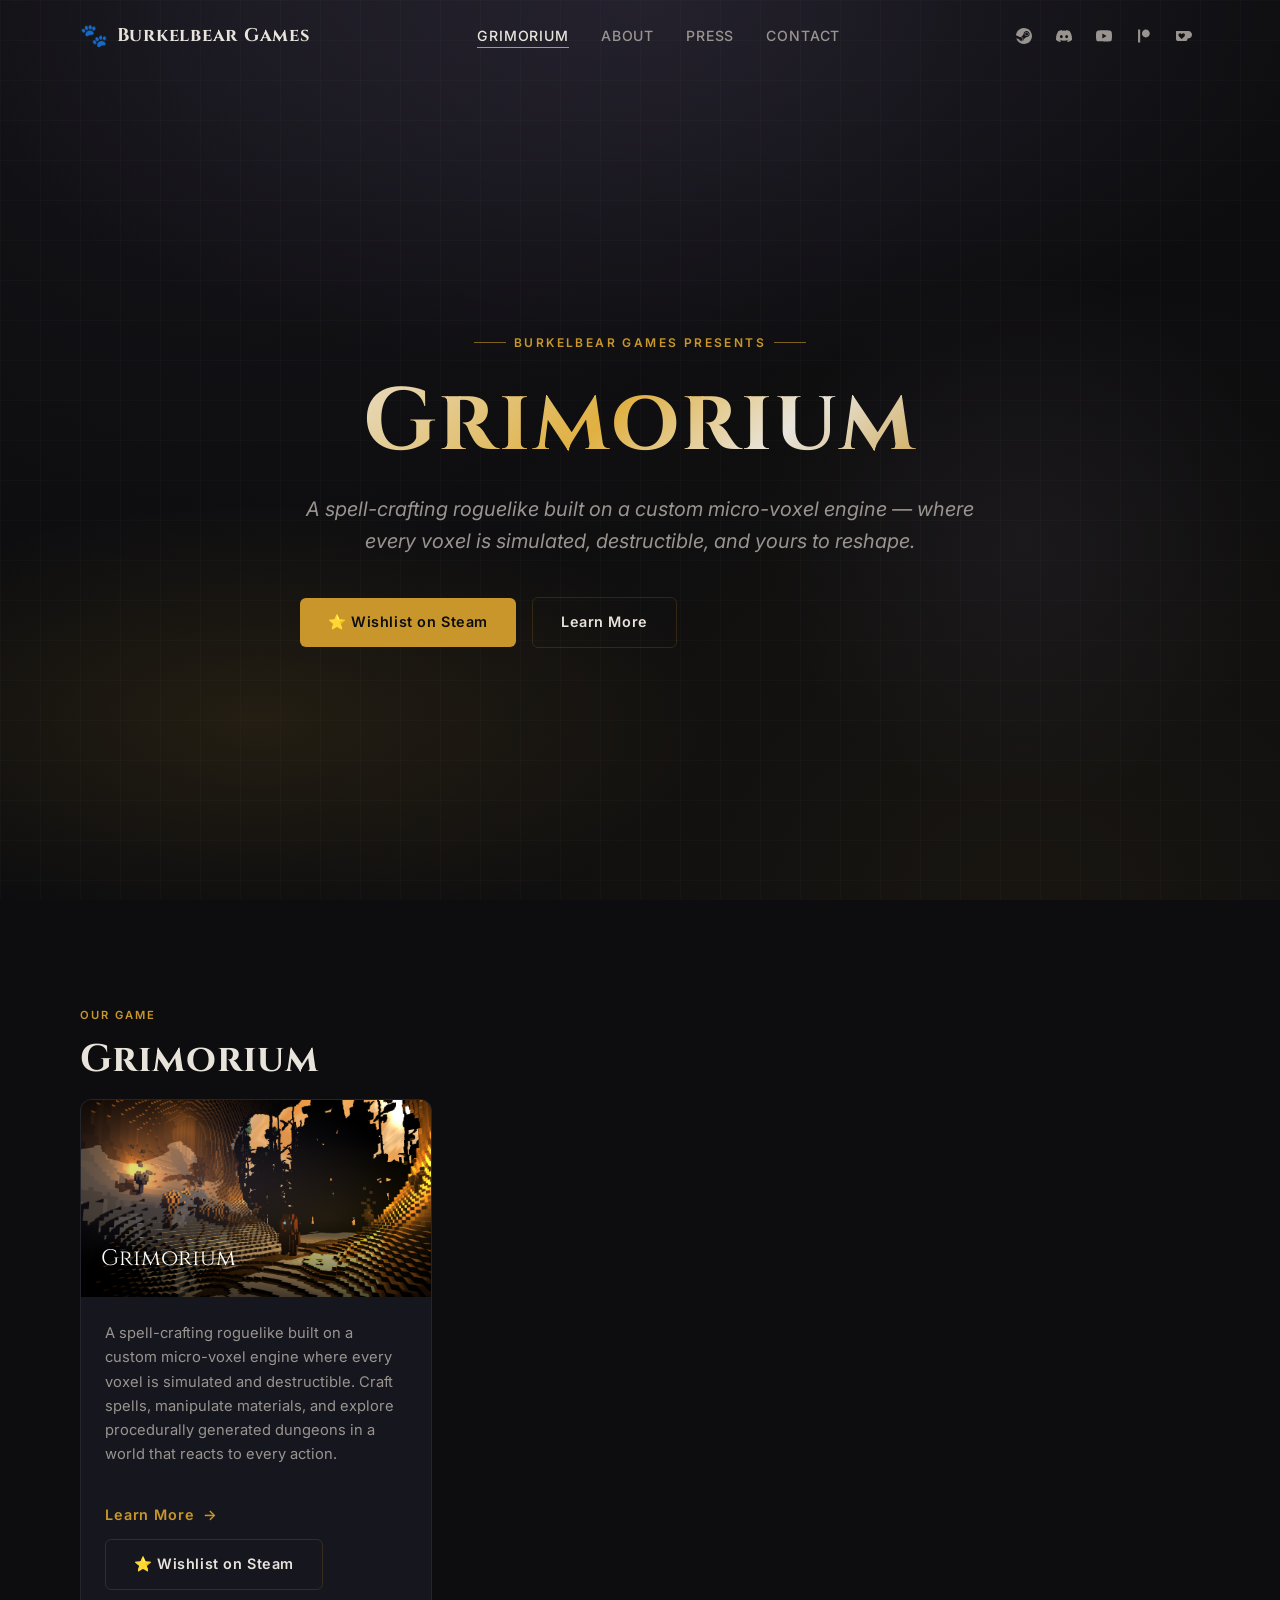
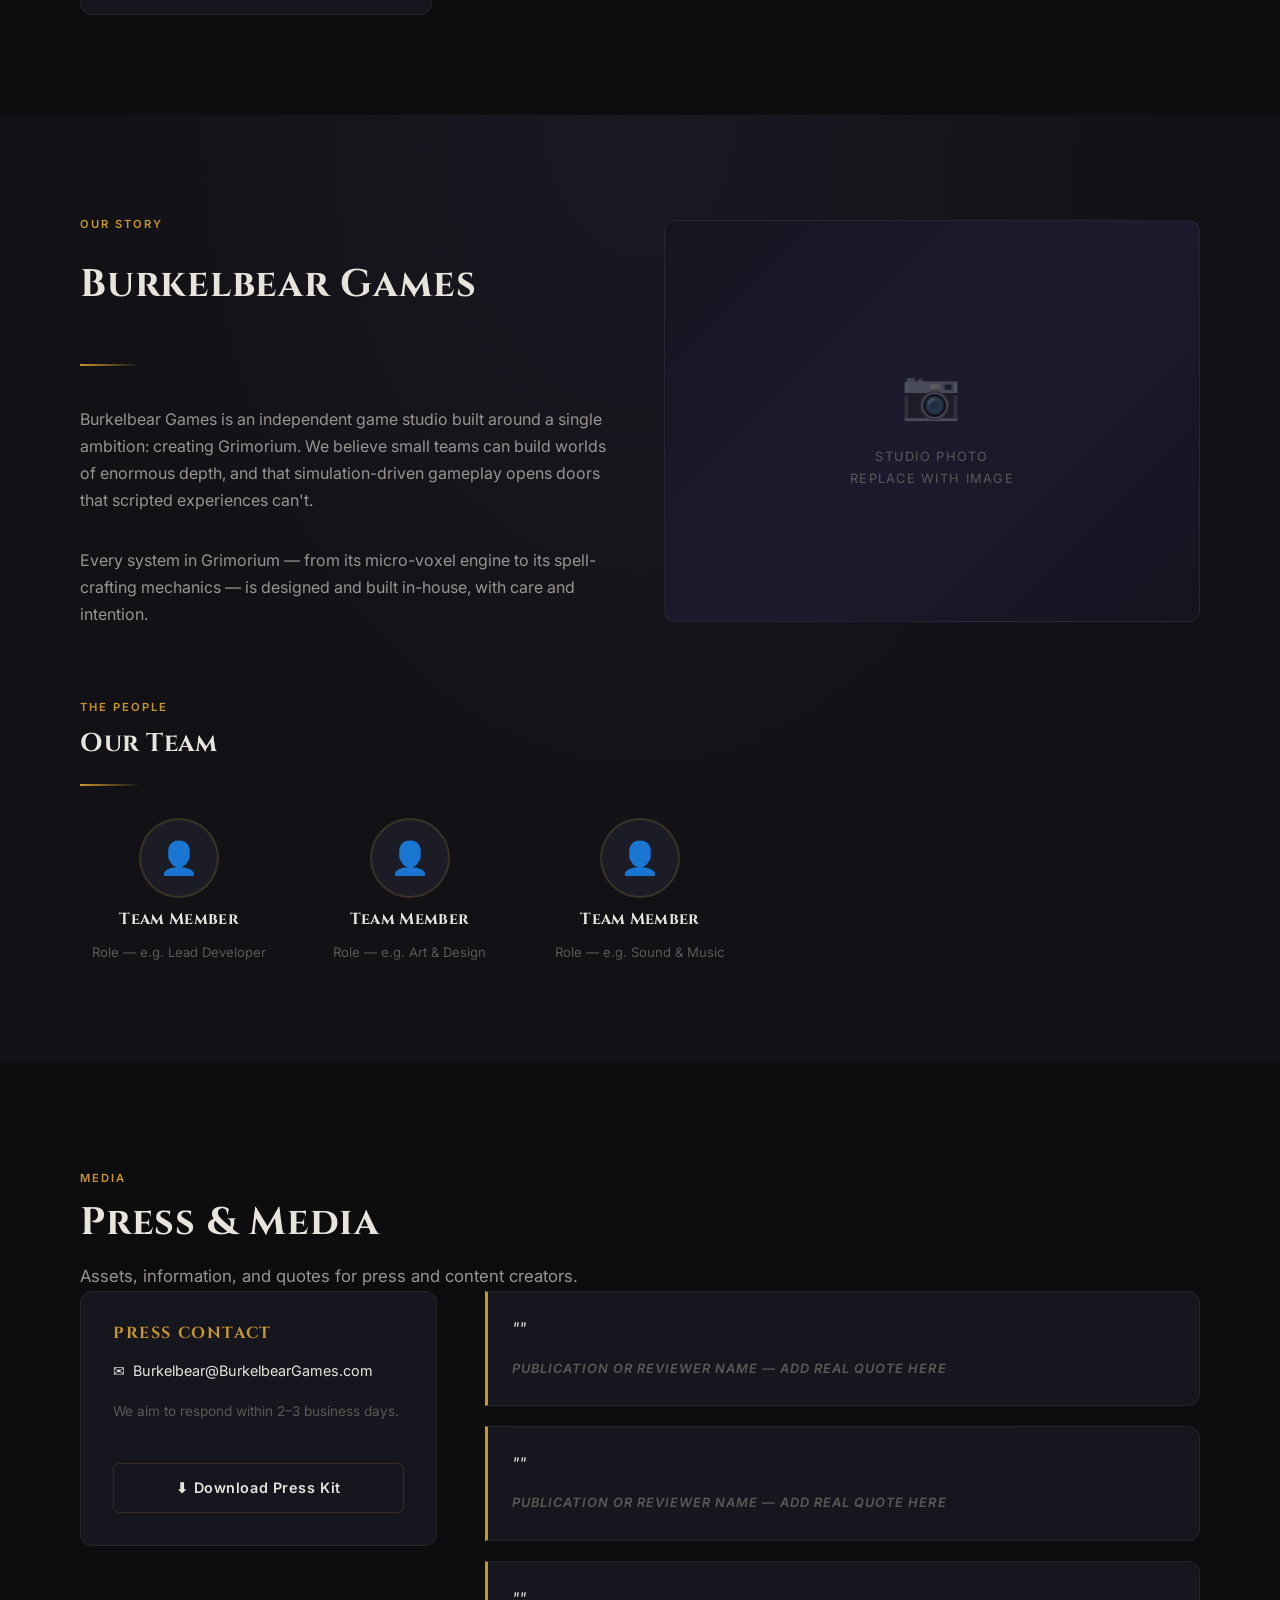
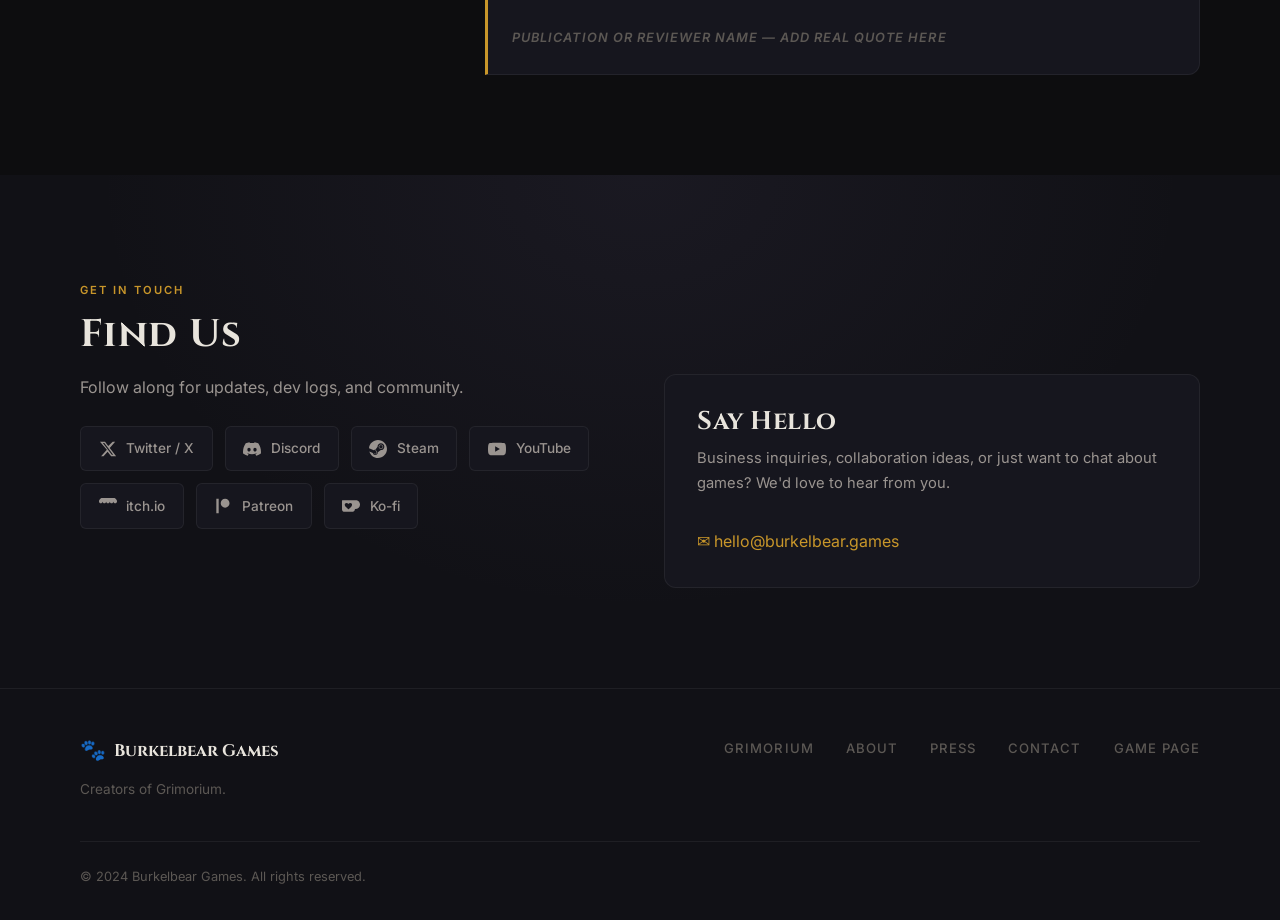
==== index.html @ 42aeaac0 "Update" ====
<!DOCTYPE html>
<html lang="en">
<head>
  <meta charset="UTF-8" />
  <meta name="viewport" content="width=device-width, initial-scale=1.0" />

  <title>Burkelbear Games — Creators of Grimorium</title>

  <meta name="description" content="Burkelbear Games is an independent game studio creating Grimorium — a spell-crafting roguelike built on a custom micro-voxel engine." />

  <!-- Open Graph / Social sharing -->
  <meta property="og:type"        content="website" />
  <meta property="og:title"       content="Burkelbear Games — Creators of Grimorium" />
  <meta property="og:description" content="Creators of Grimorium — a spell-crafting roguelike where every voxel is simulated and destructible." />
  <!-- <meta property="og:image" content="https://burkelbear.games/images/og-banner.jpg" /> -->
  <!-- <meta property="og:url"   content="https://burkelbear.games/" /> -->

  <!-- Favicon: replace with your actual favicon files -->
  <!-- <link rel="icon" type="image/png" sizes="32x32" href="/favicon-32x32.png"> -->
  <!-- <link rel="icon" type="image/png" sizes="16x16" href="/favicon-16x16.png"> -->
  <!-- <link rel="apple-touch-icon" href="/apple-touch-icon.png"> -->

  <!-- Google Fonts -->
  <link rel="preconnect" href="https://fonts.googleapis.com" />
  <link rel="preconnect" href="https://fonts.gstatic.com" crossorigin />
  <link
    href="https://fonts.googleapis.com/css2?family=Cinzel:wght@400;600;700&family=Inter:wght@400;500;600&display=swap"
    rel="stylesheet"
  />

  <link rel="stylesheet" href="css/style.css" />
</head>
<body>

  <!-- ======================================================================
       NAVIGATION
       ====================================================================== -->
  <header>
    <nav class="nav" id="nav" role="navigation" aria-label="Main navigation">
      <div class="nav__inner">

        <!-- Logo — update href if your domain differs from root -->
        <a href="index.html" class="nav__logo" aria-label="Burkelbear Games home">
          <!-- LOGO ICON: Replace the bear paw unicode or swap for an <img> / inline SVG logo -->
          <span class="nav__logo-icon" aria-hidden="true">🐾</span>
          Burkelbear Games
        </a>

        <!-- Desktop navigation links -->
        <ul class="nav__links" role="list">
          <li><a href="#grimorium">Grimorium</a></li>
          <li><a href="#about"  >About</a></li>
          <li><a href="#press"  >Press</a></li>
          <li><a href="#contact">Contact</a></li>
        </ul>

        <!-- Social icon links -->
        <div class="nav__social-icons" aria-label="Social links">
          <a href="https://store.steampowered.com/app/4415850/Grimorium/" class="nav__social-icon" target="_blank" rel="noopener noreferrer" aria-label="Steam">
            <svg viewBox="0 0 24 24" aria-hidden="true" focusable="false">
              <path d="M11.979 0C5.678 0 .511 4.86.022 11.037l6.432 2.658c.545-.371 1.203-.59 1.912-.59.063 0 .125.004.188.006l2.861-4.142V8.91c0-2.495 2.028-4.524 4.524-4.524 2.494 0 4.524 2.031 4.524 4.527s-2.03 4.525-4.524 4.525h-.105l-4.076 2.911c0 .052.004.105.004.159 0 1.875-1.515 3.396-3.39 3.396-1.635 0-3.016-1.173-3.331-2.727L.436 15.27C1.862 20.307 6.486 24 11.979 24c6.627 0 11.999-5.373 11.999-12S18.606 0 11.979 0zM7.54 18.21l-1.473-.61c.262.543.714.999 1.314 1.25 1.297.539 2.793-.076 3.332-1.375.263-.63.264-1.319.005-1.949s-.75-1.121-1.377-1.383c-.624-.26-1.29-.249-1.878-.03l1.523.63c.956.4 1.409 1.5 1.009 2.455-.397.957-1.497 1.41-2.455 1.012H7.54zm11.415-9.303c0-1.662-1.353-3.015-3.015-3.015-1.665 0-3.015 1.353-3.015 3.015 0 1.665 1.35 3.015 3.015 3.015 1.663 0 3.015-1.35 3.015-3.015zm-5.273-.005c0-1.252 1.013-2.266 2.265-2.266 1.249 0 2.266 1.014 2.266 2.266 0 1.251-1.017 2.265-2.266 2.265-1.252 0-2.265-1.014-2.265-2.265z"/>
            </svg>
          </a>
          <a href="#" class="nav__social-icon" target="_blank" rel="noopener noreferrer" aria-label="Discord">
            <svg viewBox="0 0 24 24" aria-hidden="true" focusable="false">
              <path d="M20.317 4.37a19.791 19.791 0 0 0-4.885-1.515.074.074 0 0 0-.079.037c-.21.375-.444.864-.608 1.25a18.27 18.27 0 0 0-5.487 0 12.64 12.64 0 0 0-.617-1.25.077.077 0 0 0-.079-.037A19.736 19.736 0 0 0 3.677 4.37a.07.07 0 0 0-.032.027C.533 9.046-.32 13.58.099 18.057a.082.082 0 0 0 .031.057 19.9 19.9 0 0 0 5.993 3.03.078.078 0 0 0 .084-.028c.462-.63.874-1.295 1.226-1.994a.076.076 0 0 0-.041-.106 13.107 13.107 0 0 1-1.872-.892.077.077 0 0 1-.008-.128 10.2 10.2 0 0 0 .372-.292.074.074 0 0 1 .077-.01c3.928 1.793 8.18 1.793 12.062 0a.074.074 0 0 1 .078.01c.12.098.246.198.373.292a.077.077 0 0 1-.006.127 12.299 12.299 0 0 1-1.873.892.077.077 0 0 0-.041.107c.36.698.772 1.362 1.225 1.993a.076.076 0 0 0 .084.028 19.839 19.839 0 0 0 6.002-3.03.077.077 0 0 0 .032-.054c.5-5.177-.838-9.674-3.549-13.66a.061.061 0 0 0-.031-.03zM8.02 15.33c-1.183 0-2.157-1.085-2.157-2.419 0-1.333.956-2.419 2.157-2.419 1.21 0 2.176 1.096 2.157 2.42 0 1.333-.956 2.418-2.157 2.418zm7.975 0c-1.183 0-2.157-1.085-2.157-2.419 0-1.333.955-2.419 2.157-2.419 1.21 0 2.176 1.096 2.157 2.42 0 1.333-.946 2.418-2.157 2.418z"/>
            </svg>
          </a>
          <a href="#" class="nav__social-icon" target="_blank" rel="noopener noreferrer" aria-label="YouTube">
            <svg viewBox="0 0 24 24" aria-hidden="true" focusable="false">
              <path d="M23.498 6.186a3.016 3.016 0 0 0-2.122-2.136C19.505 3.545 12 3.545 12 3.545s-7.505 0-9.377.505A3.017 3.017 0 0 0 .502 6.186C0 8.07 0 12 0 12s0 3.93.502 5.814a3.016 3.016 0 0 0 2.122 2.136c1.871.505 9.376.505 9.376.505s7.505 0 9.377-.505a3.015 3.015 0 0 0 2.122-2.136C24 15.93 24 12 24 12s0-3.93-.502-5.814zM9.545 15.568V8.432L15.818 12l-6.273 3.568z"/>
            </svg>
          </a>
          <a href="https://www.patreon.com/c/BurkelbearGames" class="nav__social-icon" target="_blank" rel="noopener noreferrer" aria-label="Patreon">
            <svg viewBox="0 0 24 24" aria-hidden="true" focusable="false">
              <path d="M14.82 2.41C11.57 2.41 8.93 5.05 8.93 8.3c0 3.24 2.64 5.88 5.89 5.88 3.24 0 5.88-2.64 5.88-5.88 0-3.25-2.64-5.89-5.88-5.89zM3.1 21.6h3.16V2.41H3.1V21.6z"/>
            </svg>
          </a>
          <a href="https://ko-fi.com/burkelbeargames" class="nav__social-icon" target="_blank" rel="noopener noreferrer" aria-label="Ko-fi">
            <svg viewBox="0 0 24 24" aria-hidden="true" focusable="false">
              <path d="M23.881 8.948c-.773-4.085-4.859-4.593-4.859-4.593H.723c-.604 0-.679.798-.679.798s-.082 7.324-.022 11.822c.164 2.424 2.586 2.672 2.586 2.672s8.267-.023 11.966-.049c2.438-.426 2.683-2.566 2.658-3.734 4.352.24 7.422-2.831 6.649-6.916zm-11.062 3.511c-1.246 1.453-4.011 3.976-4.011 3.976s-.121.119-.31.023c-.076-.057-.108-.09-.108-.09-.443-.441-3.368-3.049-4.034-3.954-.709-.965-1.041-2.7-.091-3.71.951-1.01 3.005-1.086 4.038.371l.23.316.229-.316c1.032-1.457 3.086-1.381 4.037-.371.95 1.01.619 2.745-.09 3.71l-.89.045z"/>
            </svg>
          </a>
        </div>

        <!-- Mobile hamburger button -->
        <button
          class="nav__hamburger"
          id="hamburger"
          aria-label="Toggle menu"
          aria-expanded="false"
          aria-controls="mobile-menu"
        >
          <span class="nav__hamburger-line"></span>
          <span class="nav__hamburger-line"></span>
          <span class="nav__hamburger-line"></span>
        </button>

      </div><!-- /.nav__inner -->

      <!-- Mobile dropdown menu -->
      <nav class="nav__mobile" id="mobile-menu" aria-label="Mobile navigation">
        <a href="#grimorium">Grimorium</a>
        <a href="#about"    >About</a>
        <a href="#press"    >Press</a>
        <a href="#contact"  >Contact</a>
      </nav>

    </nav>
  </header>


  <main>

    <!-- ====================================================================
         HERO SECTION
         ==================================================================== -->
    <section class="hero" id="hero" aria-label="Hero">

      <div class="hero__content">

        <span class="hero__eyebrow">Burkelbear Games presents</span>

        <h1 class="hero__title">Grimorium</h1>

        <p class="hero__tagline">
          A spell-crafting roguelike built on a custom micro-voxel engine — where every voxel is simulated, destructible, and yours to reshape.
        </p>

        <div class="btn-group">
          <a href="https://store.steampowered.com/app/4415850/Grimorium/" class="btn btn-primary" target="_blank" rel="noopener noreferrer">⭐ Wishlist on Steam</a>
          <a href="#grimorium" class="btn btn-secondary">Learn More</a>
        </div>

      </div>

    </section><!-- /#hero -->


    <!-- ====================================================================
         GAMES SECTION
         ==================================================================== -->
    <section class="section" id="grimorium" aria-labelledby="grimorium-heading">
      <div class="container">

        <div class="fade-in">
          <span class="section-label">Our Game</span>
          <h2 class="section-title" id="grimorium-heading">Grimorium</h2>
        </div>

        <div class="games-grid fade-in-stagger">

          <!-- ── GAME CARD: Grimorium ── -->
          <article class="game-card">

            <div class="game-card__image">
              <img src="GrimoriumThumbnail.png" alt="Grimorium — spell-crafting roguelike" />
              <div class="game-card__image-overlay">
                <span class="game-card__image-title">Grimorium</span>
              </div>
            </div>

            <div class="game-card__body">
              <p class="game-card__desc">
                A spell-crafting roguelike built on a custom micro-voxel engine where every voxel is simulated and destructible. Craft spells, manipulate materials, and explore procedurally generated dungeons in a world that reacts to every action.
              </p>
            </div>

            <div class="game-card__footer">
              <a href="games/grimorium.html" class="btn btn-ghost">Learn More</a>
              <a href="https://store.steampowered.com/app/4415850/Grimorium/" class="btn btn-secondary" target="_blank" rel="noopener noreferrer">⭐ Wishlist on Steam</a>
            </div>

          </article>

        </div><!-- /.games-grid -->

      </div>
    </section><!-- /#grimorium -->


    <!-- ====================================================================
         ABOUT SECTION
         ==================================================================== -->
    <section class="section section--alt" id="about" aria-labelledby="about-heading">
      <div class="container">

        <div class="grid-2">

          <!-- About text column -->
          <div class="about__text fade-in">
            <span class="section-label">Our Story</span>
            <h2 class="section-title" id="about-heading">Burkelbear Games</h2>
            <div class="divider"></div>

            <p>
              Burkelbear Games is an independent game studio built around a single ambition:
              creating Grimorium. We believe small teams can build worlds of enormous depth,
              and that simulation-driven gameplay opens doors that scripted experiences can't.
            </p>
            <p>
              Every system in Grimorium — from its micro-voxel engine to its spell-crafting
              mechanics — is designed and built in-house, with care and intention.
            </p>
          </div>

          <!-- Studio image column -->
          <div class="fade-in">
            <div class="about__image-placeholder">
              <span class="placeholder-icon" aria-hidden="true">📷</span>
              <span>Studio Photo<br>Replace with image</span>
            </div>
          </div>

        </div><!-- /.grid-2 -->

        <!-- Our Team subsection -->
        <div class="team fade-in" style="margin-top: 4rem;">
          <span class="section-label">The People</span>
          <h3 class="section-title" style="margin-bottom: 0.5rem;">Our Team</h3>
          <div class="divider"></div>

          <div class="team__grid">

            <!-- TEAM MEMBER: Replace with real names, roles, and photos -->
            <div class="team__member">
              <div class="team__avatar">
                <!-- Replace with: <img src="images/team-name.jpg" alt="Name" /> -->
                <span aria-hidden="true">👤</span>
              </div>
              <h4 class="team__name">Team Member</h4>
              <p class="team__role">Role — e.g. Lead Developer</p>
            </div>

            <div class="team__member">
              <div class="team__avatar">
                <span aria-hidden="true">👤</span>
              </div>
              <h4 class="team__name">Team Member</h4>
              <p class="team__role">Role — e.g. Art &amp; Design</p>
            </div>

            <div class="team__member">
              <div class="team__avatar">
                <span aria-hidden="true">👤</span>
              </div>
              <h4 class="team__name">Team Member</h4>
              <p class="team__role">Role — e.g. Sound &amp; Music</p>
            </div>

          </div><!-- /.team__grid -->
        </div><!-- /.team -->

      </div>
    </section><!-- /#about -->


    <!-- ====================================================================
         PRESS SECTION
         ==================================================================== -->
    <section class="section" id="press" aria-labelledby="press-heading">
      <div class="container">

        <div class="fade-in">
          <span class="section-label">Media</span>
          <h2 class="section-title" id="press-heading">Press &amp; Media</h2>
          <p class="section-subtitle">
            <!-- PRESS INTRO: Update or remove -->
            Assets, information, and quotes for press and content creators.
          </p>
        </div>

        <div class="press__grid fade-in">

          <!-- Press contact info -->
          <aside class="press__info">
            <h3>Press Contact</h3>

            <p class="press__contact-email">
              ✉
              <a href="mailto:Burkelbear@BurkelbearGames.com">
                Burkelbear@BurkelbearGames.com
              </a>
            </p>

            <p style="margin-top: 1rem; font-size: 0.85rem; color: var(--color-text-dim);">
              <!-- RESPONSE TIME: Update or remove -->
              We aim to respond within 2–3 business days.
            </p>

            <!-- PRESS KIT DOWNLOAD: Replace href="#" with the path or URL to your press kit ZIP/folder.
                 Example: href="press/burkelbear-games-presskit.zip" -->
            <a
              href="#"
              class="btn btn-secondary"
              style="margin-top: 1.5rem; width: 100%; justify-content: center;"
              download
            >
              <!-- PRESS KIT LINK: Update href above and button label below -->
              ⬇ Download Press Kit
            </a>
          </aside>

          <!-- Press quotes / reviews -->
          <div class="press__quotes">

            <!-- QUOTE 1: Replace with a real review or press quote.
                 Format: "Quote text" — Source Name -->
            <blockquote class="quote-card fade-in">
              <p class="quote-card__text">
                "<!-- Replace with actual quote text from a reviewer, streamer, or press outlet. -->"
              </p>
              <cite class="quote-card__source">
                <!-- QUOTE SOURCE: e.g. "Rock Paper Shotgun", "IGN", "@streamer_handle" -->
                Publication or Reviewer Name — Add Real Quote Here
              </cite>
            </blockquote>

            <!-- QUOTE 2 -->
            <blockquote class="quote-card fade-in">
              <p class="quote-card__text">
                "<!-- Replace with second review quote. -->"
              </p>
              <cite class="quote-card__source">
                <!-- QUOTE SOURCE 2 -->
                Publication or Reviewer Name — Add Real Quote Here
              </cite>
            </blockquote>

            <!-- QUOTE 3 -->
            <blockquote class="quote-card fade-in">
              <p class="quote-card__text">
                "<!-- Replace with third review quote. -->"
              </p>
              <cite class="quote-card__source">
                <!-- QUOTE SOURCE 3 -->
                Publication or Reviewer Name — Add Real Quote Here
              </cite>
            </blockquote>

          </div><!-- /.press__quotes -->

        </div><!-- /.press__grid -->

      </div>
    </section><!-- /#press -->


    <!-- ====================================================================
         CONTACT SECTION
         ==================================================================== -->
    <section class="section section--alt" id="contact" aria-labelledby="contact-heading">
      <div class="container">

        <div class="fade-in">
          <span class="section-label">Get In Touch</span>
          <h2 class="section-title" id="contact-heading">Find Us</h2>
        </div>

        <div class="contact__inner">

          <!-- Social links column -->
          <div class="fade-in">
            <p style="color: var(--color-text-muted); margin-bottom: 0.25rem;">
              <!-- SOCIAL INTRO: Update or remove -->
              Follow along for updates, dev logs, and community.
            </p>

            <nav class="social-links" aria-label="Social media links">

              <!-- TWITTER/X LINK: Replace href="#" with your profile URL -->
              <a href="#" class="social-link" target="_blank" rel="noopener noreferrer" aria-label="Twitter / X">
                <!-- X (Twitter) icon -->
                <svg viewBox="0 0 24 24" aria-hidden="true" focusable="false">
                  <path d="M18.244 2.25h3.308l-7.227 8.26 8.502 11.24H16.17l-4.714-6.231-5.401 6.231H2.746l7.73-8.835L1.254 2.25H8.08l4.259 5.63L18.244 2.25zm-1.161 17.52h1.833L7.084 4.126H5.117L17.083 19.77z"/>
                </svg>
                Twitter / X
                <!-- TWITTER URL: Update href above -->
              </a>

              <!-- DISCORD LINK: Replace href="#" with your Discord invite URL -->
              <a href="#" class="social-link" target="_blank" rel="noopener noreferrer" aria-label="Discord">
                <!-- Discord icon -->
                <svg viewBox="0 0 24 24" aria-hidden="true" focusable="false">
                  <path d="M20.317 4.37a19.791 19.791 0 0 0-4.885-1.515.074.074 0 0 0-.079.037c-.21.375-.444.864-.608 1.25a18.27 18.27 0 0 0-5.487 0 12.64 12.64 0 0 0-.617-1.25.077.077 0 0 0-.079-.037A19.736 19.736 0 0 0 3.677 4.37a.07.07 0 0 0-.032.027C.533 9.046-.32 13.58.099 18.057a.082.082 0 0 0 .031.057 19.9 19.9 0 0 0 5.993 3.03.078.078 0 0 0 .084-.028c.462-.63.874-1.295 1.226-1.994a.076.076 0 0 0-.041-.106 13.107 13.107 0 0 1-1.872-.892.077.077 0 0 1-.008-.128 10.2 10.2 0 0 0 .372-.292.074.074 0 0 1 .077-.01c3.928 1.793 8.18 1.793 12.062 0a.074.074 0 0 1 .078.01c.12.098.246.198.373.292a.077.077 0 0 1-.006.127 12.299 12.299 0 0 1-1.873.892.077.077 0 0 0-.041.107c.36.698.772 1.362 1.225 1.993a.076.076 0 0 0 .084.028 19.839 19.839 0 0 0 6.002-3.03.077.077 0 0 0 .032-.054c.5-5.177-.838-9.674-3.549-13.66a.061.061 0 0 0-.031-.03zM8.02 15.33c-1.183 0-2.157-1.085-2.157-2.419 0-1.333.956-2.419 2.157-2.419 1.21 0 2.176 1.096 2.157 2.42 0 1.333-.956 2.418-2.157 2.418zm7.975 0c-1.183 0-2.157-1.085-2.157-2.419 0-1.333.955-2.419 2.157-2.419 1.21 0 2.176 1.096 2.157 2.42 0 1.333-.946 2.418-2.157 2.418z"/>
                </svg>
                Discord
                <!-- DISCORD URL: Update href above -->
              </a>

              <!-- STEAM LINK -->
              <a href="https://store.steampowered.com/app/4415850/Grimorium/" class="social-link" target="_blank" rel="noopener noreferrer" aria-label="Steam">
                <!-- Steam icon -->
                <svg viewBox="0 0 24 24" aria-hidden="true" focusable="false">
                  <path d="M11.979 0C5.678 0 .511 4.86.022 11.037l6.432 2.658c.545-.371 1.203-.59 1.912-.59.063 0 .125.004.188.006l2.861-4.142V8.91c0-2.495 2.028-4.524 4.524-4.524 2.494 0 4.524 2.031 4.524 4.527s-2.03 4.525-4.524 4.525h-.105l-4.076 2.911c0 .052.004.105.004.159 0 1.875-1.515 3.396-3.39 3.396-1.635 0-3.016-1.173-3.331-2.727L.436 15.27C1.862 20.307 6.486 24 11.979 24c6.627 0 11.999-5.373 11.999-12S18.606 0 11.979 0zM7.54 18.21l-1.473-.61c.262.543.714.999 1.314 1.25 1.297.539 2.793-.076 3.332-1.375.263-.63.264-1.319.005-1.949s-.75-1.121-1.377-1.383c-.624-.26-1.29-.249-1.878-.03l1.523.63c.956.4 1.409 1.5 1.009 2.455-.397.957-1.497 1.41-2.455 1.012H7.54zm11.415-9.303c0-1.662-1.353-3.015-3.015-3.015-1.665 0-3.015 1.353-3.015 3.015 0 1.665 1.35 3.015 3.015 3.015 1.663 0 3.015-1.35 3.015-3.015zm-5.273-.005c0-1.252 1.013-2.266 2.265-2.266 1.249 0 2.266 1.014 2.266 2.266 0 1.251-1.017 2.265-2.266 2.265-1.252 0-2.265-1.014-2.265-2.265z"/>
                </svg>
                Steam
                <!-- STEAM URL: Update href above -->
              </a>

              <!-- YOUTUBE LINK: Replace href="#" with your YouTube channel URL -->
              <a href="#" class="social-link" target="_blank" rel="noopener noreferrer" aria-label="YouTube">
                <!-- YouTube icon -->
                <svg viewBox="0 0 24 24" aria-hidden="true" focusable="false">
                  <path d="M23.498 6.186a3.016 3.016 0 0 0-2.122-2.136C19.505 3.545 12 3.545 12 3.545s-7.505 0-9.377.505A3.017 3.017 0 0 0 .502 6.186C0 8.07 0 12 0 12s0 3.93.502 5.814a3.016 3.016 0 0 0 2.122 2.136c1.871.505 9.376.505 9.376.505s7.505 0 9.377-.505a3.015 3.015 0 0 0 2.122-2.136C24 15.93 24 12 24 12s0-3.93-.502-5.814zM9.545 15.568V8.432L15.818 12l-6.273 3.568z"/>
                </svg>
                YouTube
                <!-- YOUTUBE URL: Update href above -->
              </a>

              <!-- ITCH.IO LINK: Replace href="#" with your itch.io profile URL -->
              <a href="#" class="social-link" target="_blank" rel="noopener noreferrer" aria-label="itch.io">
                <!-- itch.io icon -->
                <svg viewBox="0 0 24 24" aria-hidden="true" focusable="false">
                  <path d="M3.13 1.338C2.08 1.96.02 4.328 0 4.95v1.03c0 1.303 1.22 2.45 2.325 2.45 1.326 0 2.436-1.102 2.436-2.41 0 1.308 1.07 2.41 2.395 2.41 1.326 0 2.37-1.102 2.37-2.41 0 1.308 1.11 2.41 2.436 2.41h.024c1.325 0 2.435-1.102 2.435-2.41 0 1.308 1.045 2.41 2.37 2.41 1.326 0 2.396-1.102 2.396-2.41 0 1.308 1.11 2.41 2.435 2.41C22.78 8.43 24 7.283 24 5.98V4.95c-.02-.622-2.08-2.99-3.13-3.612C19.363.682 12.I 0.682 12 .682S4.637.682 3.13 1.338zM8.5 10.5c-.386.02-.77.04-1.092.137-1.017.3-1.613 1.03-1.613 2.08v5.327c0 .87.713 1.574 1.588 1.574h9.234c.875 0 1.588-.703 1.588-1.574v-5.327c0-1.05-.596-1.78-1.613-2.08-.322-.097-.706-.117-1.092-.137H8.5zm1.042 2.12h4.916c.34 0 .617.274.617.613v2.455c0 .34-.277.613-.617.613H9.542a.615.615 0 0 1-.617-.613v-2.455c0-.34.277-.613.617-.613z"/>
                </svg>
                itch.io
                <!-- ITCHIO URL: Update href above -->
              </a>

              <!-- PATREON LINK -->
              <a href="https://www.patreon.com/c/BurkelbearGames" class="social-link" target="_blank" rel="noopener noreferrer" aria-label="Patreon">
                <svg viewBox="0 0 24 24" aria-hidden="true" focusable="false">
                  <path d="M14.82 2.41C11.57 2.41 8.93 5.05 8.93 8.3c0 3.24 2.64 5.88 5.89 5.88 3.24 0 5.88-2.64 5.88-5.88 0-3.25-2.64-5.89-5.88-5.89zM3.1 21.6h3.16V2.41H3.1V21.6z"/>
                </svg>
                Patreon
              </a>

              <!-- KO-FI LINK -->
              <a href="https://ko-fi.com/burkelbeargames" class="social-link" target="_blank" rel="noopener noreferrer" aria-label="Ko-fi">
                <svg viewBox="0 0 24 24" aria-hidden="true" focusable="false">
                  <path d="M23.881 8.948c-.773-4.085-4.859-4.593-4.859-4.593H.723c-.604 0-.679.798-.679.798s-.082 7.324-.022 11.822c.164 2.424 2.586 2.672 2.586 2.672s8.267-.023 11.966-.049c2.438-.426 2.683-2.566 2.658-3.734 4.352.24 7.422-2.831 6.649-6.916zm-11.062 3.511c-1.246 1.453-4.011 3.976-4.011 3.976s-.121.119-.31.023c-.076-.057-.108-.09-.108-.09-.443-.441-3.368-3.049-4.034-3.954-.709-.965-1.041-2.7-.091-3.71.951-1.01 3.005-1.086 4.038.371l.23.316.229-.316c1.032-1.457 3.086-1.381 4.037-.371.95 1.01.619 2.745-.09 3.71l-.89.045z"/>
                </svg>
                Ko-fi
              </a>

            </nav>
          </div><!-- /social column -->

          <!-- Email contact block -->
          <div class="contact__email-block fade-in">
            <h3>Say Hello</h3>
            <p style="color: var(--color-text-muted); font-size: 0.92rem;">
              <!-- CONTACT COPY: Update with your preferred contact message -->
              Business inquiries, collaboration ideas, or just want to chat about games?
              We'd love to hear from you.
            </p>
            <!-- GENERAL CONTACT EMAIL: Replace with your actual general contact email -->
            <a href="mailto:hello@burkelbear.games" class="contact__email-link">
              ✉ hello@burkelbear.games
              <!-- EMAIL ADDRESS: Change to your real address ↑ -->
            </a>
          </div>

        </div><!-- /.contact__inner -->

      </div>
    </section><!-- /#contact -->

  </main>


  <!-- ========================================================================
       FOOTER
       ====================================================================== -->
  <footer class="footer" role="contentinfo">
    <div class="container">

      <div class="footer__inner">

        <div>
          <div class="footer__brand">
            <span class="nav__logo-icon" aria-hidden="true">🐾</span>
            Burkelbear Games
          </div>
          <p class="footer__tagline">Creators of Grimorium.</p>
        </div>

        <nav class="footer__nav" aria-label="Footer navigation">
          <a href="#grimorium"          >Grimorium</a>
          <a href="#about"              >About</a>
          <a href="#press"              >Press</a>
          <a href="#contact"            >Contact</a>
          <a href="games/grimorium.html">Game Page</a>
        </nav>

      </div>

      <div class="footer__bottom">
        <!-- COPYRIGHT: Update year as needed, or dynamically set via JS -->
        <p class="footer__copyright">© 2024 Burkelbear Games. All rights reserved.</p>

        <!-- LEGAL LINKS: Uncomment and link to your actual policy pages when ready -->
        <!--
        <nav aria-label="Legal">
          <a href="privacy.html" style="font-size:0.8rem; color: var(--color-text-dim);">Privacy Policy</a>
        </nav>
        -->
      </div>

    </div>
  </footer>

  <script src="js/main.js"></script>

</body>
</html>
---- css/style.css ----
/* ==========================================================================
   Burkelbear Games — Main Stylesheet
   ==========================================================================
   Table of Contents:
   1.  CSS Custom Properties (Design Tokens)
   2.  Reset & Base
   3.  Typography
   4.  Layout Utilities
   5.  Navigation
   6.  Hero Sections
   7.  Section Shared Styles
   8.  Game Cards
   9.  About Section
   10. Press Section
   11. Contact Section
   12. Footer
   13. Game Detail Page — Grimorium
   14. Video Embeds
   15. Screenshot Grid
   16. 404 Page
   17. Animations & Transitions
   18. Responsive Breakpoints
   ========================================================================== */

/* --------------------------------------------------------------------------
   1. CSS Custom Properties
   -------------------------------------------------------------------------- */

:root {
  /* Core Palette */
  --color-bg:          #0d0d0f;
  --color-bg-alt:      #111116;
  --color-bg-card:     #16161e;
  --color-bg-elevated: #1c1c26;

  /* Accent — Warm Amber/Gold */
  --color-accent:        #c8962a;
  --color-accent-light:  #e0b040;
  --color-accent-dark:   #9a7020;
  --color-accent-subtle: rgba(200, 150, 42, 0.12);

  /* Secondary — Muted Purple/Slate */
  --color-secondary:        #6b5f8a;
  --color-secondary-light:  #8a789e;
  --color-secondary-dark:   #4a3f65;
  --color-secondary-subtle: rgba(107, 95, 138, 0.15);

  /* Text */
  --color-text:        #e8e4dc;
  --color-text-muted:  #9a9490;
  --color-text-dim:    #5c5854;

  /* Borders */
  --color-border:        rgba(200, 150, 42, 0.18);
  --color-border-subtle: rgba(255, 255, 255, 0.06);

  /* Typography */
  --font-heading: 'Cinzel', 'Georgia', serif;
  --font-body:    'Inter', 'Helvetica Neue', Arial, sans-serif;

  /* Sizing */
  --nav-height:    72px;
  --max-width:     1200px;
  --section-gap:   100px;
  --card-radius:   12px;
  --btn-radius:    6px;

  /* Shadows */
  --shadow-sm:  0 2px 8px rgba(0, 0, 0, 0.4);
  --shadow-md:  0 4px 20px rgba(0, 0, 0, 0.5);
  --shadow-lg:  0 8px 40px rgba(0, 0, 0, 0.6);
  --shadow-accent: 0 4px 24px rgba(200, 150, 42, 0.25);

  /* Transitions */
  --transition-fast:   150ms ease;
  --transition-normal: 280ms ease;
  --transition-slow:   500ms ease;
}

/* --------------------------------------------------------------------------
   2. Reset & Base
   -------------------------------------------------------------------------- */

*,
*::before,
*::after {
  box-sizing: border-box;
  margin: 0;
  padding: 0;
}

html {
  scroll-behavior: smooth;
  font-size: 16px;
  -webkit-text-size-adjust: 100%;
}

body {
  background-color: var(--color-bg);
  color: var(--color-text);
  font-family: var(--font-body);
  font-size: 1rem;
  line-height: 1.7;
  min-height: 100vh;

  /* Subtle noise-like texture via CSS — no external image needed */
  background-image:
    radial-gradient(ellipse at 20% 0%, rgba(107, 95, 138, 0.08) 0%, transparent 50%),
    radial-gradient(ellipse at 80% 100%, rgba(200, 150, 42, 0.06) 0%, transparent 50%);
  background-attachment: fixed;
}

img {
  display: block;
  max-width: 100%;
  height: auto;
}

a {
  color: var(--color-accent);
  text-decoration: none;
  transition: color var(--transition-fast);
}

a:hover {
  color: var(--color-accent-light);
}

ul,
ol {
  list-style: none;
}

button {
  cursor: pointer;
  border: none;
  background: none;
  font-family: inherit;
}

/* --------------------------------------------------------------------------
   3. Typography
   -------------------------------------------------------------------------- */

h1, h2, h3, h4, h5, h6 {
  font-family: var(--font-heading);
  font-weight: 700;
  line-height: 1.2;
  letter-spacing: 0.02em;
  color: var(--color-text);
}

h1 { font-size: clamp(2.2rem, 5vw, 3.8rem); }
h2 { font-size: clamp(1.6rem, 3.5vw, 2.4rem); }
h3 { font-size: clamp(1.2rem, 2.5vw, 1.6rem); }
h4 { font-size: 1.1rem; }

p {
  margin-bottom: 1rem;
  color: var(--color-text-muted);
}

p:last-child {
  margin-bottom: 0;
}

.text-accent {
  color: var(--color-accent);
}

.text-muted {
  color: var(--color-text-muted);
}

.section-label {
  display: inline-block;
  font-family: var(--font-body);
  font-size: 0.7rem;
  font-weight: 600;
  letter-spacing: 0.18em;
  text-transform: uppercase;
  color: var(--color-accent);
  margin-bottom: 0.75rem;
}

.section-title {
  margin-bottom: 1rem;
}

.section-subtitle {
  font-size: 1.05rem;
  color: var(--color-text-muted);
  max-width: 560px;
  margin-bottom: 3rem;
}

/* --------------------------------------------------------------------------
   4. Layout Utilities
   -------------------------------------------------------------------------- */

.container {
  width: 100%;
  max-width: var(--max-width);
  margin-inline: auto;
  padding-inline: clamp(1.25rem, 5vw, 2.5rem);
}

.section {
  padding-block: var(--section-gap);
}

.section--alt {
  background-color: var(--color-bg-alt);
  /* Subtle secondary gradient for alternate sections */
  background-image:
    radial-gradient(ellipse at 50% 0%, rgba(107, 95, 138, 0.1) 0%, transparent 60%);
}

.grid-2 {
  display: grid;
  grid-template-columns: 1fr 1fr;
  gap: 3rem;
  align-items: center;
}

.grid-3 {
  display: grid;
  grid-template-columns: repeat(3, 1fr);
  gap: 1.5rem;
}

.flex-center {
  display: flex;
  align-items: center;
  justify-content: center;
}

.text-center { text-align: center; }

/* Divider line */
.divider {
  width: 60px;
  height: 2px;
  background: linear-gradient(90deg, var(--color-accent), transparent);
  margin-block: 1.5rem;
}

/* --------------------------------------------------------------------------
   5. Buttons
   -------------------------------------------------------------------------- */

.btn {
  display: inline-flex;
  align-items: center;
  gap: 0.5rem;
  padding: 0.75rem 1.75rem;
  font-family: var(--font-body);
  font-size: 0.9rem;
  font-weight: 600;
  letter-spacing: 0.04em;
  border-radius: var(--btn-radius);
  transition:
    background-color var(--transition-normal),
    color var(--transition-normal),
    box-shadow var(--transition-normal),
    transform var(--transition-fast);
  white-space: nowrap;
}

.btn:hover {
  transform: translateY(-2px);
}

.btn:active {
  transform: translateY(0);
}

.btn-primary {
  background-color: var(--color-accent);
  color: #0d0d0f;
}

.btn-primary:hover {
  background-color: var(--color-accent-light);
  color: #0d0d0f;
  box-shadow: var(--shadow-accent);
}

.btn-secondary {
  background-color: transparent;
  color: var(--color-text);
  border: 1px solid var(--color-border);
}

.btn-secondary:hover {
  color: var(--color-accent-light);
  border-color: var(--color-accent);
  background-color: var(--color-accent-subtle);
}

.btn-ghost {
  background-color: transparent;
  color: var(--color-accent);
  border: none;
  padding-inline: 0;
  letter-spacing: 0.06em;
}

.btn-ghost::after {
  content: ' →';
  transition: transform var(--transition-fast);
  display: inline-block;
}

.btn-ghost:hover {
  color: var(--color-accent-light);
}

.btn-ghost:hover::after {
  transform: translateX(4px);
}

.btn-group {
  display: flex;
  align-items: center;
  gap: 1rem;
  flex-wrap: wrap;
}

/* --------------------------------------------------------------------------
   6. Navigation
   -------------------------------------------------------------------------- */

.nav {
  position: fixed;
  top: 0;
  left: 0;
  right: 0;
  z-index: 1000;
  height: var(--nav-height);
  display: flex;
  align-items: center;

  /* Starts transparent, becomes opaque on scroll (JS adds .nav--scrolled) */
  background-color: transparent;
  transition:
    background-color var(--transition-normal),
    box-shadow var(--transition-normal),
    backdrop-filter var(--transition-normal);
}

.nav--scrolled {
  background-color: rgba(13, 13, 15, 0.92);
  backdrop-filter: blur(12px);
  -webkit-backdrop-filter: blur(12px);
  box-shadow: 0 1px 0 var(--color-border-subtle);
}

.nav__inner {
  width: 100%;
  max-width: var(--max-width);
  margin-inline: auto;
  padding-inline: clamp(1.25rem, 5vw, 2.5rem);
  display: flex;
  align-items: center;
  justify-content: space-between;
  gap: 2rem;
}

/* Logo */
.nav__logo {
  display: flex;
  align-items: center;
  gap: 0.5rem;
  font-family: var(--font-heading);
  font-size: 1.15rem;
  font-weight: 700;
  color: var(--color-text);
  letter-spacing: 0.04em;
  white-space: nowrap;
  text-decoration: none;
  flex-shrink: 0;
}

.nav__logo:hover {
  color: var(--color-accent-light);
}

.nav__logo-icon {
  font-size: 1.4rem;
  line-height: 1;
}

/* Desktop links */
.nav__links {
  display: flex;
  align-items: center;
  gap: 2rem;
}

.nav__links a {
  font-size: 0.88rem;
  font-weight: 500;
  letter-spacing: 0.06em;
  text-transform: uppercase;
  color: var(--color-text-muted);
  text-decoration: none;
  transition: color var(--transition-fast);
  position: relative;
  padding-bottom: 2px;
}

.nav__links a::after {
  content: '';
  position: absolute;
  bottom: -2px;
  left: 0;
  right: 0;
  height: 1px;
  background-color: var(--color-accent);
  transform: scaleX(0);
  transition: transform var(--transition-normal);
  transform-origin: left;
}

.nav__links a:hover,
.nav__links a.active {
  color: var(--color-text);
}

.nav__links a:hover::after,
.nav__links a.active::after {
  transform: scaleX(1);
}

/* Hamburger button */
.nav__hamburger {
  display: none;
  flex-direction: column;
  justify-content: center;
  align-items: center;
  width: 44px;
  height: 44px;
  gap: 5px;
  background: none;
  border: none;
  cursor: pointer;
  padding: 8px;
  border-radius: 4px;
  transition: background-color var(--transition-fast);
}

.nav__hamburger:hover {
  background-color: var(--color-accent-subtle);
}

.nav__hamburger-line {
  display: block;
  width: 22px;
  height: 2px;
  background-color: var(--color-text);
  border-radius: 2px;
  transition:
    transform var(--transition-normal),
    opacity var(--transition-normal);
  transform-origin: center;
}

/* Hamburger open state */
.nav__hamburger.is-open .nav__hamburger-line:nth-child(1) {
  transform: translateY(7px) rotate(45deg);
}

.nav__hamburger.is-open .nav__hamburger-line:nth-child(2) {
  opacity: 0;
  transform: scaleX(0);
}

.nav__hamburger.is-open .nav__hamburger-line:nth-child(3) {
  transform: translateY(-7px) rotate(-45deg);
}

/* Mobile drawer */
.nav__mobile {
  display: none;
  position: fixed;
  top: var(--nav-height);
  left: 0;
  right: 0;
  background-color: rgba(13, 13, 15, 0.97);
  backdrop-filter: blur(16px);
  -webkit-backdrop-filter: blur(16px);
  border-bottom: 1px solid var(--color-border-subtle);
  padding: 1.5rem clamp(1.25rem, 5vw, 2.5rem);
  flex-direction: column;
  gap: 0;
  z-index: 999;

  /* Animation */
  opacity: 0;
  transform: translateY(-8px);
  pointer-events: none;
  transition:
    opacity var(--transition-normal),
    transform var(--transition-normal);
}

.nav__mobile.is-open {
  opacity: 1;
  transform: translateY(0);
  pointer-events: all;
}

.nav__mobile a {
  display: block;
  padding: 0.9rem 0;
  font-size: 1rem;
  font-weight: 500;
  letter-spacing: 0.06em;
  text-transform: uppercase;
  color: var(--color-text-muted);
  border-bottom: 1px solid var(--color-border-subtle);
  text-decoration: none;
  transition: color var(--transition-fast);
}

.nav__mobile a:last-child {
  border-bottom: none;
}

.nav__mobile a:hover {
  color: var(--color-accent-light);
}

/* Nav social icons */
.nav__social-icons {
  display: flex;
  align-items: center;
  gap: 0.5rem;
  flex-shrink: 0;
}

.nav__social-icon {
  display: flex;
  align-items: center;
  justify-content: center;
  width: 32px;
  height: 32px;
  color: var(--color-text-muted);
  border-radius: 6px;
  transition:
    color var(--transition-fast),
    background-color var(--transition-fast);
}

.nav__social-icon:hover {
  color: var(--color-accent-light);
  background-color: var(--color-accent-subtle);
}

.nav__social-icon svg {
  width: 16px;
  height: 16px;
  fill: currentColor;
}

/* Team subsection */
.team__grid {
  display: grid;
  grid-template-columns: repeat(auto-fill, minmax(180px, 1fr));
  gap: 2rem;
  margin-top: 2rem;
}

.team__member {
  display: flex;
  flex-direction: column;
  align-items: center;
  text-align: center;
  gap: 0.75rem;
}

.team__avatar {
  width: 80px;
  height: 80px;
  border-radius: 50%;
  background-color: var(--color-bg-elevated);
  border: 2px solid var(--color-border);
  display: flex;
  align-items: center;
  justify-content: center;
  font-size: 2rem;
  overflow: hidden;
}

.team__avatar img {
  width: 100%;
  height: 100%;
  object-fit: cover;
}

.team__name {
  font-family: var(--font-heading);
  font-size: 1rem;
  color: var(--color-text);
  margin: 0;
}

.team__role {
  font-size: 0.82rem;
  color: var(--color-text-dim);
  margin: 0;
}

/* --------------------------------------------------------------------------
   7. Hero — Main Landing
   -------------------------------------------------------------------------- */

.hero {
  position: relative;
  min-height: 100vh;
  display: flex;
  align-items: center;
  justify-content: center;
  text-align: center;
  overflow: hidden;
  padding-top: var(--nav-height);
}

/* Animated gradient background */
.hero::before {
  content: '';
  position: absolute;
  inset: 0;
  background:
    radial-gradient(ellipse 80% 60% at 50% 0%, rgba(107, 95, 138, 0.22) 0%, transparent 70%),
    radial-gradient(ellipse 60% 40% at 20% 80%, rgba(200, 150, 42, 0.12) 0%, transparent 60%),
    radial-gradient(ellipse 40% 60% at 80% 60%, rgba(107, 95, 138, 0.1) 0%, transparent 50%);
  animation: heroGradientShift 12s ease-in-out infinite alternate;
  z-index: 0;
}

/* Fine grid overlay for texture */
.hero::after {
  content: '';
  position: absolute;
  inset: 0;
  background-image:
    linear-gradient(rgba(255,255,255,0.015) 1px, transparent 1px),
    linear-gradient(90deg, rgba(255,255,255,0.015) 1px, transparent 1px);
  background-size: 40px 40px;
  z-index: 0;
  pointer-events: none;
}

.hero__content {
  position: relative;
  z-index: 1;
  max-width: 760px;
  padding-inline: clamp(1.25rem, 5vw, 2.5rem);
}

.hero__eyebrow {
  display: inline-flex;
  align-items: center;
  gap: 0.5rem;
  font-size: 0.75rem;
  font-weight: 600;
  letter-spacing: 0.2em;
  text-transform: uppercase;
  color: var(--color-accent);
  margin-bottom: 1.5rem;
  opacity: 0.9;
}

.hero__eyebrow::before,
.hero__eyebrow::after {
  content: '';
  display: block;
  width: 32px;
  height: 1px;
  background: var(--color-accent);
  opacity: 0.6;
}

.hero__title {
  font-size: clamp(3rem, 8vw, 5.5rem);
  font-weight: 700;
  line-height: 1.05;
  letter-spacing: 0.03em;
  margin-bottom: 1.5rem;

  /* Gold gradient text effect */
  background: linear-gradient(
    135deg,
    var(--color-text) 0%,
    var(--color-accent-light) 45%,
    var(--color-text) 70%,
    var(--color-accent) 100%
  );
  -webkit-background-clip: text;
  -webkit-text-fill-color: transparent;
  background-clip: text;
}

.hero__tagline {
  font-size: clamp(1rem, 2.5vw, 1.25rem);
  color: var(--color-text-muted);
  line-height: 1.6;
  margin-bottom: 2.5rem;
  font-style: italic;
}

/* --------------------------------------------------------------------------
   8. Section Shared Styles
   -------------------------------------------------------------------------- */

/* Fade-in animation class added by JS via Intersection Observer */
.fade-in {
  opacity: 0;
  transform: translateY(24px);
  transition:
    opacity 0.6s ease,
    transform 0.6s ease;
}

.fade-in.is-visible {
  opacity: 1;
  transform: translateY(0);
}

/* Staggered children */
.fade-in-stagger > * {
  opacity: 0;
  transform: translateY(20px);
  transition:
    opacity 0.5s ease,
    transform 0.5s ease;
}

.fade-in-stagger.is-visible > *:nth-child(1) { opacity: 1; transform: none; transition-delay: 0s; }
.fade-in-stagger.is-visible > *:nth-child(2) { opacity: 1; transform: none; transition-delay: 0.1s; }
.fade-in-stagger.is-visible > *:nth-child(3) { opacity: 1; transform: none; transition-delay: 0.2s; }
.fade-in-stagger.is-visible > *:nth-child(4) { opacity: 1; transform: none; transition-delay: 0.3s; }
.fade-in-stagger.is-visible > *:nth-child(5) { opacity: 1; transform: none; transition-delay: 0.4s; }
.fade-in-stagger.is-visible > *:nth-child(6) { opacity: 1; transform: none; transition-delay: 0.5s; }

/* --------------------------------------------------------------------------
   9. Game Cards
   -------------------------------------------------------------------------- */

.games-grid {
  display: grid;
  grid-template-columns: repeat(auto-fill, minmax(300px, 1fr));
  gap: 2rem;
}

.game-card {
  background-color: var(--color-bg-card);
  border: 1px solid var(--color-border-subtle);
  border-radius: var(--card-radius);
  overflow: hidden;
  transition:
    transform var(--transition-normal),
    border-color var(--transition-normal),
    box-shadow var(--transition-normal);
  display: flex;
  flex-direction: column;
}

.game-card:hover {
  transform: translateY(-6px);
  border-color: var(--color-border);
  box-shadow: var(--shadow-lg), 0 0 0 1px rgba(200, 150, 42, 0.1);
}

/* Image placeholder area — replace outer div with <img> tag */
.game-card__image {
  position: relative;
  aspect-ratio: 16 / 9;
  overflow: hidden;

  /* Placeholder gradient — remove when you add a real image */
  background: linear-gradient(
    135deg,
    #1a1428 0%,
    #2a1f3d 30%,
    #1c1628 60%,
    #0f1020 100%
  );
}

.game-card__image::before {
  content: '';
  position: absolute;
  inset: 0;
  background:
    radial-gradient(ellipse at 30% 40%, rgba(107, 95, 138, 0.3) 0%, transparent 60%),
    radial-gradient(ellipse at 70% 60%, rgba(200, 150, 42, 0.15) 0%, transparent 50%);
  animation: cardImagePulse 6s ease-in-out infinite alternate;
}

.game-card__image-overlay {
  position: absolute;
  bottom: 0;
  left: 0;
  right: 0;
  padding: 1.25rem;
  background: linear-gradient(transparent, rgba(0, 0, 0, 0.7));
}

.game-card__image-title {
  font-family: var(--font-heading);
  font-size: 1.4rem;
  color: #fff;
  text-shadow: 0 2px 8px rgba(0, 0, 0, 0.5);
}

/* Placeholder label shown when no real image */
.game-card__image-placeholder {
  position: absolute;
  top: 50%;
  left: 50%;
  transform: translate(-50%, -50%);
  font-size: 0.7rem;
  letter-spacing: 0.12em;
  text-transform: uppercase;
  color: rgba(255, 255, 255, 0.2);
  text-align: center;
}

.game-card__body {
  padding: 1.5rem;
  flex: 1;
  display: flex;
  flex-direction: column;
  gap: 0.75rem;
}

.game-card__tags {
  display: flex;
  flex-wrap: wrap;
  gap: 0.4rem;
}

.tag {
  display: inline-block;
  padding: 0.2rem 0.6rem;
  font-size: 0.7rem;
  font-weight: 600;
  letter-spacing: 0.08em;
  text-transform: uppercase;
  border-radius: 4px;
  background-color: var(--color-secondary-subtle);
  color: var(--color-secondary-light);
  border: 1px solid rgba(107, 95, 138, 0.25);
}

.tag--accent {
  background-color: var(--color-accent-subtle);
  color: var(--color-accent);
  border-color: rgba(200, 150, 42, 0.25);
}

.game-card__desc {
  font-size: 0.92rem;
  color: var(--color-text-muted);
  line-height: 1.65;
  flex: 1;
}

.game-card__footer {
  padding: 0 1.5rem 1.5rem;
}

/* --------------------------------------------------------------------------
   10. About Section
   -------------------------------------------------------------------------- */

.about__text {
  display: flex;
  flex-direction: column;
  gap: 1rem;
}

/* Team / company photo placeholder */
.about__image-placeholder {
  aspect-ratio: 4 / 3;
  border-radius: var(--card-radius);
  border: 1px solid var(--color-border-subtle);
  background:
    linear-gradient(135deg, #151520 0%, #1e1a2e 50%, #141420 100%);
  display: flex;
  flex-direction: column;
  align-items: center;
  justify-content: center;
  gap: 0.75rem;
  color: var(--color-text-dim);
  font-size: 0.8rem;
  letter-spacing: 0.1em;
  text-transform: uppercase;
  text-align: center;
}

.about__image-placeholder .placeholder-icon {
  font-size: 3rem;
  opacity: 0.3;
}

/* --------------------------------------------------------------------------
   11. Press Section
   -------------------------------------------------------------------------- */

.press__grid {
  display: grid;
  grid-template-columns: 1fr 2fr;
  gap: 3rem;
  align-items: start;
}

.press__info {
  background-color: var(--color-bg-card);
  border: 1px solid var(--color-border-subtle);
  border-radius: var(--card-radius);
  padding: 2rem;
}

.press__info h3 {
  margin-bottom: 1rem;
  font-size: 1rem;
  text-transform: uppercase;
  letter-spacing: 0.1em;
  color: var(--color-accent);
}

.press__contact-email {
  display: flex;
  align-items: center;
  gap: 0.5rem;
  font-size: 0.9rem;
  color: var(--color-text);
  word-break: break-all;
}

.press__contact-email a {
  color: var(--color-text);
}

.press__contact-email a:hover {
  color: var(--color-accent-light);
}

.press__quotes {
  display: flex;
  flex-direction: column;
  gap: 1.25rem;
}

.quote-card {
  background-color: var(--color-bg-card);
  border: 1px solid var(--color-border-subtle);
  border-left: 3px solid var(--color-accent);
  border-radius: 0 var(--card-radius) var(--card-radius) 0;
  padding: 1.5rem;
  transition:
    border-left-color var(--transition-normal),
    box-shadow var(--transition-normal);
}

.quote-card:hover {
  border-left-color: var(--color-accent-light);
  box-shadow: var(--shadow-sm);
}

.quote-card__text {
  font-size: 1rem;
  font-style: italic;
  color: var(--color-text);
  margin-bottom: 0.75rem;
  line-height: 1.6;
}

.quote-card__source {
  font-size: 0.8rem;
  font-weight: 600;
  letter-spacing: 0.08em;
  text-transform: uppercase;
  color: var(--color-text-dim);
}

/* --------------------------------------------------------------------------
   12. Contact Section
   -------------------------------------------------------------------------- */

.contact__inner {
  display: grid;
  grid-template-columns: 1fr 1fr;
  gap: 3rem;
  align-items: start;
}

.social-links {
  display: flex;
  flex-wrap: wrap;
  gap: 0.75rem;
  margin-top: 1.5rem;
}

.social-link {
  display: inline-flex;
  align-items: center;
  gap: 0.6rem;
  padding: 0.65rem 1.1rem;
  font-size: 0.85rem;
  font-weight: 500;
  color: var(--color-text-muted);
  background-color: var(--color-bg-card);
  border: 1px solid var(--color-border-subtle);
  border-radius: var(--btn-radius);
  text-decoration: none;
  transition:
    color var(--transition-normal),
    border-color var(--transition-normal),
    background-color var(--transition-normal),
    transform var(--transition-fast);
}

.social-link:hover {
  color: var(--color-accent-light);
  border-color: var(--color-border);
  background-color: var(--color-accent-subtle);
  transform: translateY(-2px);
}

.social-link svg {
  width: 18px;
  height: 18px;
  fill: currentColor;
  flex-shrink: 0;
}

.contact__email-block {
  background-color: var(--color-bg-card);
  border: 1px solid var(--color-border-subtle);
  border-radius: var(--card-radius);
  padding: 2rem;
}

.contact__email-block h3 {
  margin-bottom: 0.5rem;
}

.contact__email-link {
  display: inline-flex;
  align-items: center;
  gap: 0.5rem;
  font-size: 1rem;
  color: var(--color-accent);
  margin-top: 1rem;
}

.contact__email-link:hover {
  color: var(--color-accent-light);
}

/* --------------------------------------------------------------------------
   13. Footer
   -------------------------------------------------------------------------- */

.footer {
  background-color: var(--color-bg-alt);
  border-top: 1px solid var(--color-border-subtle);
  padding-block: 3rem 2rem;
}

.footer__inner {
  display: grid;
  grid-template-columns: 1fr auto;
  gap: 2rem;
  align-items: start;
  margin-bottom: 2.5rem;
}

.footer__brand {
  display: flex;
  align-items: center;
  gap: 0.5rem;
  font-family: var(--font-heading);
  font-size: 1.05rem;
  font-weight: 700;
  color: var(--color-text);
  margin-bottom: 0.75rem;
}

.footer__brand .nav__logo-icon {
  font-size: 1.3rem;
}

.footer__tagline {
  font-size: 0.85rem;
  color: var(--color-text-dim);
  max-width: 300px;
}

.footer__nav {
  display: flex;
  flex-wrap: wrap;
  gap: 1.25rem 2rem;
}

.footer__nav a {
  font-size: 0.82rem;
  font-weight: 500;
  letter-spacing: 0.08em;
  text-transform: uppercase;
  color: var(--color-text-dim);
  text-decoration: none;
  transition: color var(--transition-fast);
}

.footer__nav a:hover {
  color: var(--color-accent);
}

.footer__bottom {
  border-top: 1px solid var(--color-border-subtle);
  padding-top: 1.5rem;
  display: flex;
  align-items: center;
  justify-content: space-between;
  flex-wrap: wrap;
  gap: 1rem;
}

.footer__copyright {
  font-size: 0.8rem;
  color: var(--color-text-dim);
}

/* --------------------------------------------------------------------------
   14. Game Detail Page — Grimorium Specific
   -------------------------------------------------------------------------- */

/* Game page hero */
.game-hero {
  position: relative;
  min-height: 85vh;
  display: flex;
  align-items: flex-end;
  padding-top: var(--nav-height);
  overflow: hidden;
}

.game-hero::before {
  content: '';
  position: absolute;
  inset: 0;
  /* Dark fantasy gradient placeholder — replace background-image with
     your actual game key art image:
     background-image: url('../images/grimorium-hero.jpg'); */
  background:
    linear-gradient(
      180deg,
      rgba(13, 13, 15, 0.2) 0%,
      rgba(13, 13, 15, 0.85) 100%
    ),
    radial-gradient(ellipse at 60% 30%, rgba(107, 95, 138, 0.35) 0%, transparent 65%),
    radial-gradient(ellipse at 20% 70%, rgba(200, 150, 42, 0.18) 0%, transparent 50%),
    radial-gradient(ellipse at 80% 80%, rgba(60, 20, 80, 0.25) 0%, transparent 50%),
    linear-gradient(135deg, #100d1a 0%, #1a1030 40%, #0d0a18 70%, #12060f 100%);
  animation: heroGradientShift 16s ease-in-out infinite alternate;
  z-index: 0;
}

/* Grid texture on game hero */
.game-hero::after {
  content: '';
  position: absolute;
  inset: 0;
  background-image:
    linear-gradient(rgba(255,255,255,0.012) 1px, transparent 1px),
    linear-gradient(90deg, rgba(255,255,255,0.012) 1px, transparent 1px);
  background-size: 50px 50px;
  z-index: 0;
  pointer-events: none;
}

.game-hero__content {
  position: relative;
  z-index: 1;
  padding-inline: clamp(1.25rem, 5vw, 2.5rem);
  max-width: var(--max-width);
  margin-inline: auto;
  width: 100%;
  padding-bottom: clamp(3rem, 6vw, 5rem);
}

.game-hero__back {
  display: inline-flex;
  align-items: center;
  gap: 0.4rem;
  font-size: 0.8rem;
  font-weight: 500;
  letter-spacing: 0.1em;
  text-transform: uppercase;
  color: var(--color-text-muted);
  text-decoration: none;
  margin-bottom: 1.5rem;
  transition: color var(--transition-fast);
}

.game-hero__back:hover {
  color: var(--color-accent-light);
}

.game-hero__title {
  font-size: clamp(3.5rem, 9vw, 7rem);
  line-height: 0.95;
  letter-spacing: 0.05em;
  margin-bottom: 1.25rem;
  background: linear-gradient(
    135deg,
    #fff 0%,
    var(--color-accent-light) 35%,
    #fff 60%,
    var(--color-accent) 100%
  );
  -webkit-background-clip: text;
  -webkit-text-fill-color: transparent;
  background-clip: text;
}

.game-hero__tags {
  display: flex;
  flex-wrap: wrap;
  gap: 0.5rem;
  margin-bottom: 2rem;
}

.game-hero__ctas {
  display: flex;
  flex-wrap: wrap;
  gap: 1rem;
}

/* About / description section */
.game-about__grid {
  display: grid;
  grid-template-columns: 3fr 2fr;
  gap: 4rem;
  align-items: start;
}

.game-about__description p {
  font-size: 1.05rem;
  line-height: 1.8;
  color: var(--color-text-muted);
  margin-bottom: 1.25rem;
}

.game-features {
  background-color: var(--color-bg-card);
  border: 1px solid var(--color-border-subtle);
  border-radius: var(--card-radius);
  padding: 2rem;
}

.game-features h3 {
  margin-bottom: 1.25rem;
  font-size: 1rem;
  text-transform: uppercase;
  letter-spacing: 0.12em;
  color: var(--color-accent);
}

.features-list {
  display: flex;
  flex-direction: column;
  gap: 0.6rem;
}

.features-list li {
  display: flex;
  align-items: flex-start;
  gap: 0.6rem;
  font-size: 0.92rem;
  color: var(--color-text-muted);
  line-height: 1.5;
}

.features-list li::before {
  content: '◆';
  color: var(--color-accent);
  font-size: 0.55rem;
  margin-top: 0.45em;
  flex-shrink: 0;
}

/* --------------------------------------------------------------------------
   15. Video Embeds
   -------------------------------------------------------------------------- */

.videos-grid {
  display: grid;
  grid-template-columns: 1fr 1fr;
  gap: 2rem;
}

/* Responsive 16:9 wrapper — just drop iframe inside */
.video-embed-wrapper {
  position: relative;
  width: 100%;
  padding-bottom: 56.25%; /* 16:9 */
  border-radius: var(--card-radius);
  overflow: hidden;
  background-color: var(--color-bg-card);
  border: 1px solid var(--color-border-subtle);
}

.video-embed-wrapper iframe {
  position: absolute;
  top: 0;
  left: 0;
  width: 100%;
  height: 100%;
  border: none;
}

/* Placeholder shown before real embed is added */
.video-placeholder {
  position: absolute;
  inset: 0;
  display: flex;
  flex-direction: column;
  align-items: center;
  justify-content: center;
  gap: 1rem;
  background:
    linear-gradient(135deg, #0f0f18 0%, #18142a 60%, #0c0c16 100%);
  cursor: default;
  transition: background var(--transition-normal);
}

.video-placeholder__play {
  width: 64px;
  height: 64px;
  border-radius: 50%;
  border: 2px solid rgba(200, 150, 42, 0.4);
  display: flex;
  align-items: center;
  justify-content: center;
  background-color: rgba(200, 150, 42, 0.08);
  transition:
    border-color var(--transition-normal),
    background-color var(--transition-normal);
}

.video-placeholder__play svg {
  fill: var(--color-accent);
  width: 24px;
  height: 24px;
  margin-left: 4px; /* visual centering for play triangle */
}

.video-placeholder__text {
  font-size: 0.75rem;
  letter-spacing: 0.12em;
  text-transform: uppercase;
  color: var(--color-text-dim);
  text-align: center;
}

/* --------------------------------------------------------------------------
   16. Screenshot Grid
   -------------------------------------------------------------------------- */

.screenshots-grid {
  display: grid;
  grid-template-columns: repeat(3, 1fr);
  gap: 1rem;
}

.screenshot-placeholder {
  position: relative;
  aspect-ratio: 16 / 9;
  border-radius: 8px;
  overflow: hidden;
  border: 1px solid var(--color-border-subtle);
  cursor: default;
  transition:
    transform var(--transition-normal),
    border-color var(--transition-normal),
    box-shadow var(--transition-normal);
}

.screenshot-placeholder:hover {
  transform: scale(1.02);
  border-color: var(--color-border);
  box-shadow: var(--shadow-md);
}

/* Each screenshot gets a unique gradient */
.screenshot-placeholder:nth-child(1) {
  background: linear-gradient(135deg, #130e20 0%, #2a1040 60%, #180e28 100%);
}
.screenshot-placeholder:nth-child(2) {
  background: linear-gradient(135deg, #0e1520 0%, #103040 60%, #0e1828 100%);
}
.screenshot-placeholder:nth-child(3) {
  background: linear-gradient(135deg, #200e10 0%, #401028 60%, #280e18 100%);
}
.screenshot-placeholder:nth-child(4) {
  background: linear-gradient(135deg, #0e2010 0%, #104028 60%, #0e2818 100%);
}
.screenshot-placeholder:nth-child(5) {
  background: linear-gradient(135deg, #1a100e 0%, #3a2010 60%, #20140e 100%);
}
.screenshot-placeholder:nth-child(6) {
  background: linear-gradient(135deg, #0e1020 0%, #181840 60%, #0c1028 100%);
}

.screenshot-placeholder__label {
  position: absolute;
  bottom: 0.6rem;
  left: 0.6rem;
  font-size: 0.65rem;
  letter-spacing: 0.12em;
  text-transform: uppercase;
  color: rgba(255, 255, 255, 0.25);
  background: rgba(0, 0, 0, 0.4);
  padding: 0.2rem 0.5rem;
  border-radius: 3px;
}

/* --------------------------------------------------------------------------
   17. Press/Media on game page
   -------------------------------------------------------------------------- */

.game-press__inner {
  display: grid;
  grid-template-columns: 1fr 1fr;
  gap: 2rem;
  align-items: start;
}

.game-press__block {
  background-color: var(--color-bg-card);
  border: 1px solid var(--color-border-subtle);
  border-radius: var(--card-radius);
  padding: 2rem;
}

.game-press__block h3 {
  font-size: 0.9rem;
  text-transform: uppercase;
  letter-spacing: 0.12em;
  color: var(--color-accent);
  margin-bottom: 1rem;
}

/* --------------------------------------------------------------------------
   18. 404 Page
   -------------------------------------------------------------------------- */

.not-found {
  min-height: 100vh;
  display: flex;
  align-items: center;
  justify-content: center;
  text-align: center;
  padding-top: var(--nav-height);
}

.not-found__inner {
  max-width: 520px;
  padding-inline: 2rem;
}

.not-found__code {
  font-size: clamp(6rem, 18vw, 10rem);
  font-family: var(--font-heading);
  font-weight: 700;
  line-height: 1;
  background: linear-gradient(
    135deg,
    var(--color-text-dim) 0%,
    var(--color-accent) 50%,
    var(--color-text-dim) 100%
  );
  -webkit-background-clip: text;
  -webkit-text-fill-color: transparent;
  background-clip: text;
  margin-bottom: 1rem;
}

.not-found__title {
  margin-bottom: 1rem;
}

.not-found__desc {
  margin-bottom: 2rem;
  color: var(--color-text-muted);
}

/* --------------------------------------------------------------------------
   19. Animations & Transitions
   -------------------------------------------------------------------------- */

@keyframes heroGradientShift {
  0% {
    opacity: 1;
    transform: scale(1) rotate(0deg);
  }
  50% {
    opacity: 0.85;
  }
  100% {
    opacity: 1;
    transform: scale(1.04) rotate(0.5deg);
  }
}

@keyframes cardImagePulse {
  0%   { opacity: 0.6; }
  100% { opacity: 1; }
}

@keyframes fadeInUp {
  from {
    opacity: 0;
    transform: translateY(20px);
  }
  to {
    opacity: 1;
    transform: translateY(0);
  }
}

/* Hero content entrance animation */
.hero__content > * {
  animation: fadeInUp 0.7s ease both;
}

.hero__content > *:nth-child(1) { animation-delay: 0.1s; }
.hero__content > *:nth-child(2) { animation-delay: 0.25s; }
.hero__content > *:nth-child(3) { animation-delay: 0.4s; }
.hero__content > *:nth-child(4) { animation-delay: 0.55s; }

/* --------------------------------------------------------------------------
   20. Responsive Breakpoints
   -------------------------------------------------------------------------- */

/* Tablet: 768px and below */
@media (max-width: 768px) {

  :root {
    --section-gap: 70px;
  }

  /* Nav */
  .nav__links {
    display: none;
  }

  .nav__social-icons {
    display: none;
  }

  .nav__hamburger {
    display: flex;
  }

  .nav__mobile {
    display: flex;
  }

  /* Grids */
  .grid-2 {
    grid-template-columns: 1fr;
    gap: 2rem;
  }

  .grid-3 {
    grid-template-columns: 1fr;
  }

  /* Press */
  .press__grid {
    grid-template-columns: 1fr;
  }

  /* Contact */
  .contact__inner {
    grid-template-columns: 1fr;
  }

  /* Footer */
  .footer__inner {
    grid-template-columns: 1fr;
    gap: 1.5rem;
  }

  .footer__bottom {
    flex-direction: column;
    text-align: center;
  }

  /* Game detail */
  .game-about__grid {
    grid-template-columns: 1fr;
    gap: 2rem;
  }

  .videos-grid {
    grid-template-columns: 1fr;
  }

  .screenshots-grid {
    grid-template-columns: 1fr 1fr;
  }

  .game-press__inner {
    grid-template-columns: 1fr;
  }

}

/* Mobile: 480px and below */
@media (max-width: 480px) {

  :root {
    --section-gap: 56px;
  }

  .screenshots-grid {
    grid-template-columns: 1fr;
  }

  .btn-group {
    flex-direction: column;
    align-items: flex-start;
  }

  .game-hero__ctas {
    flex-direction: column;
    align-items: flex-start;
  }

}
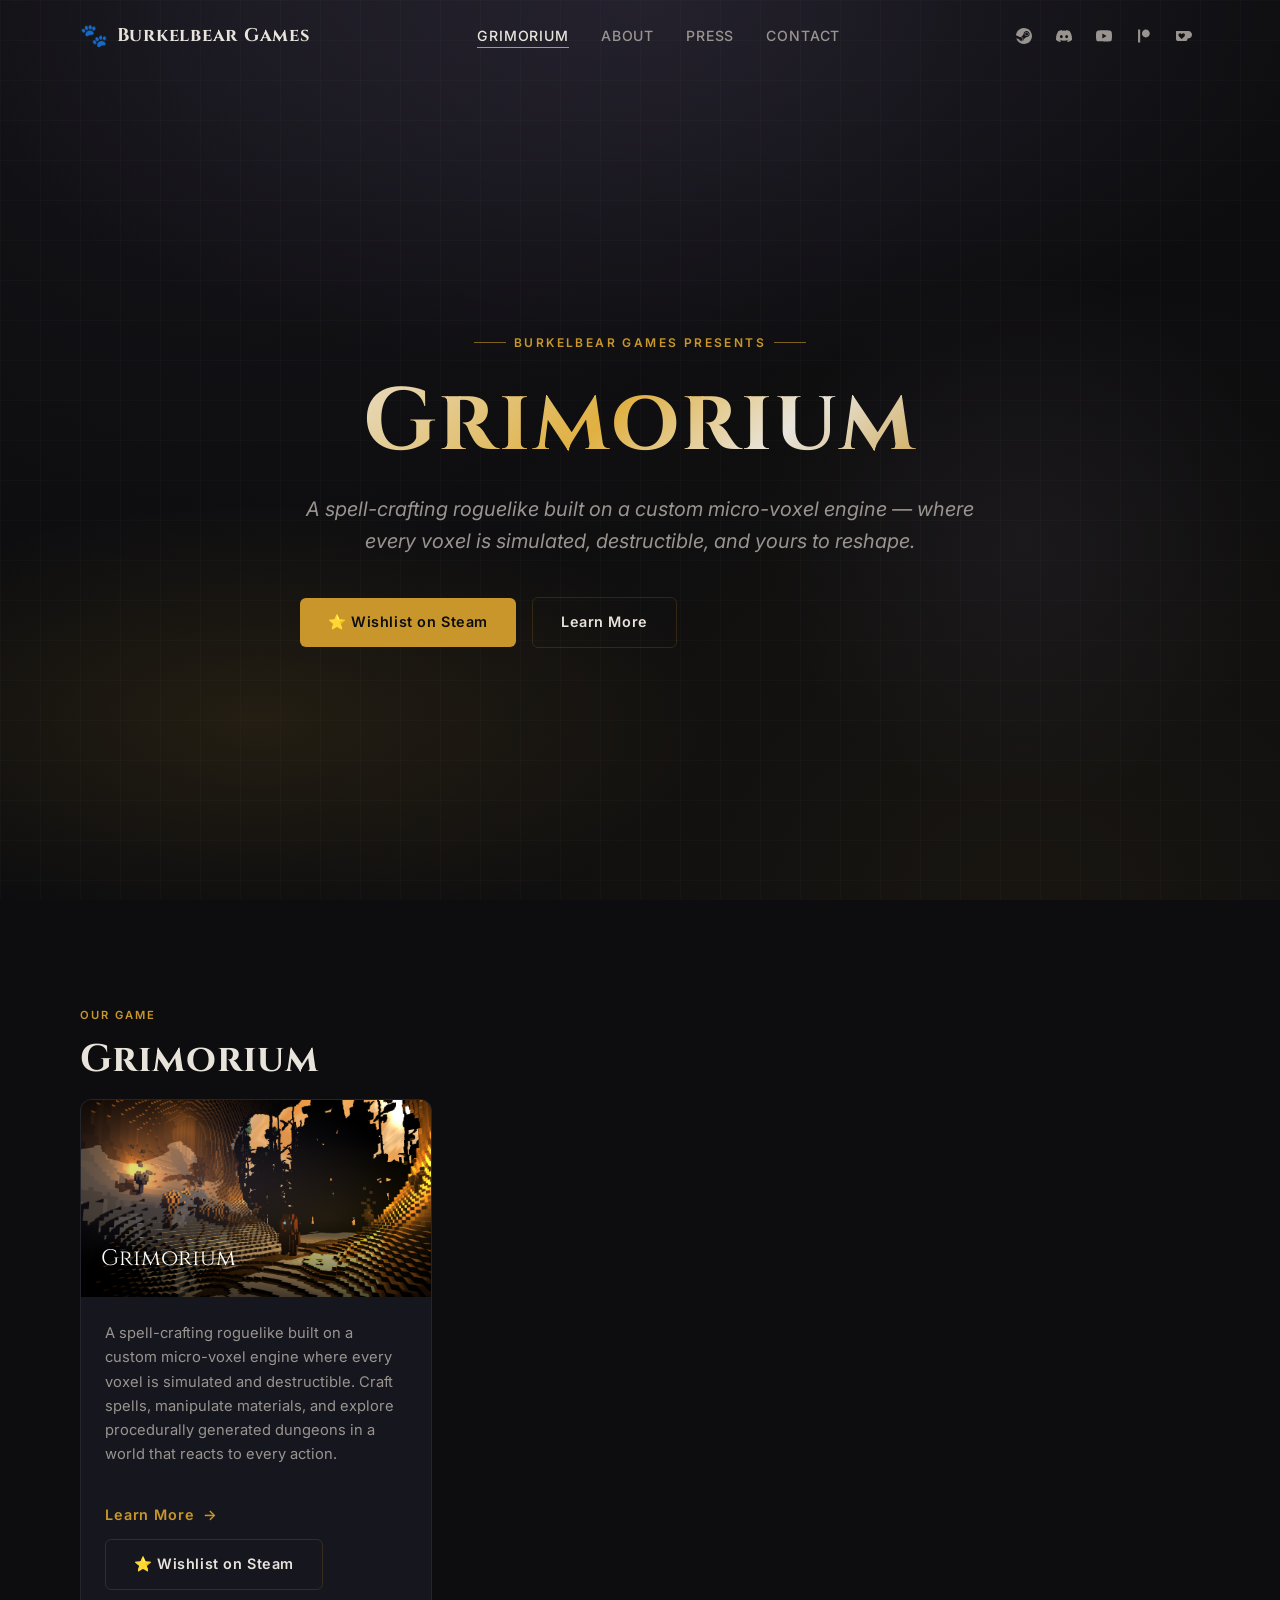
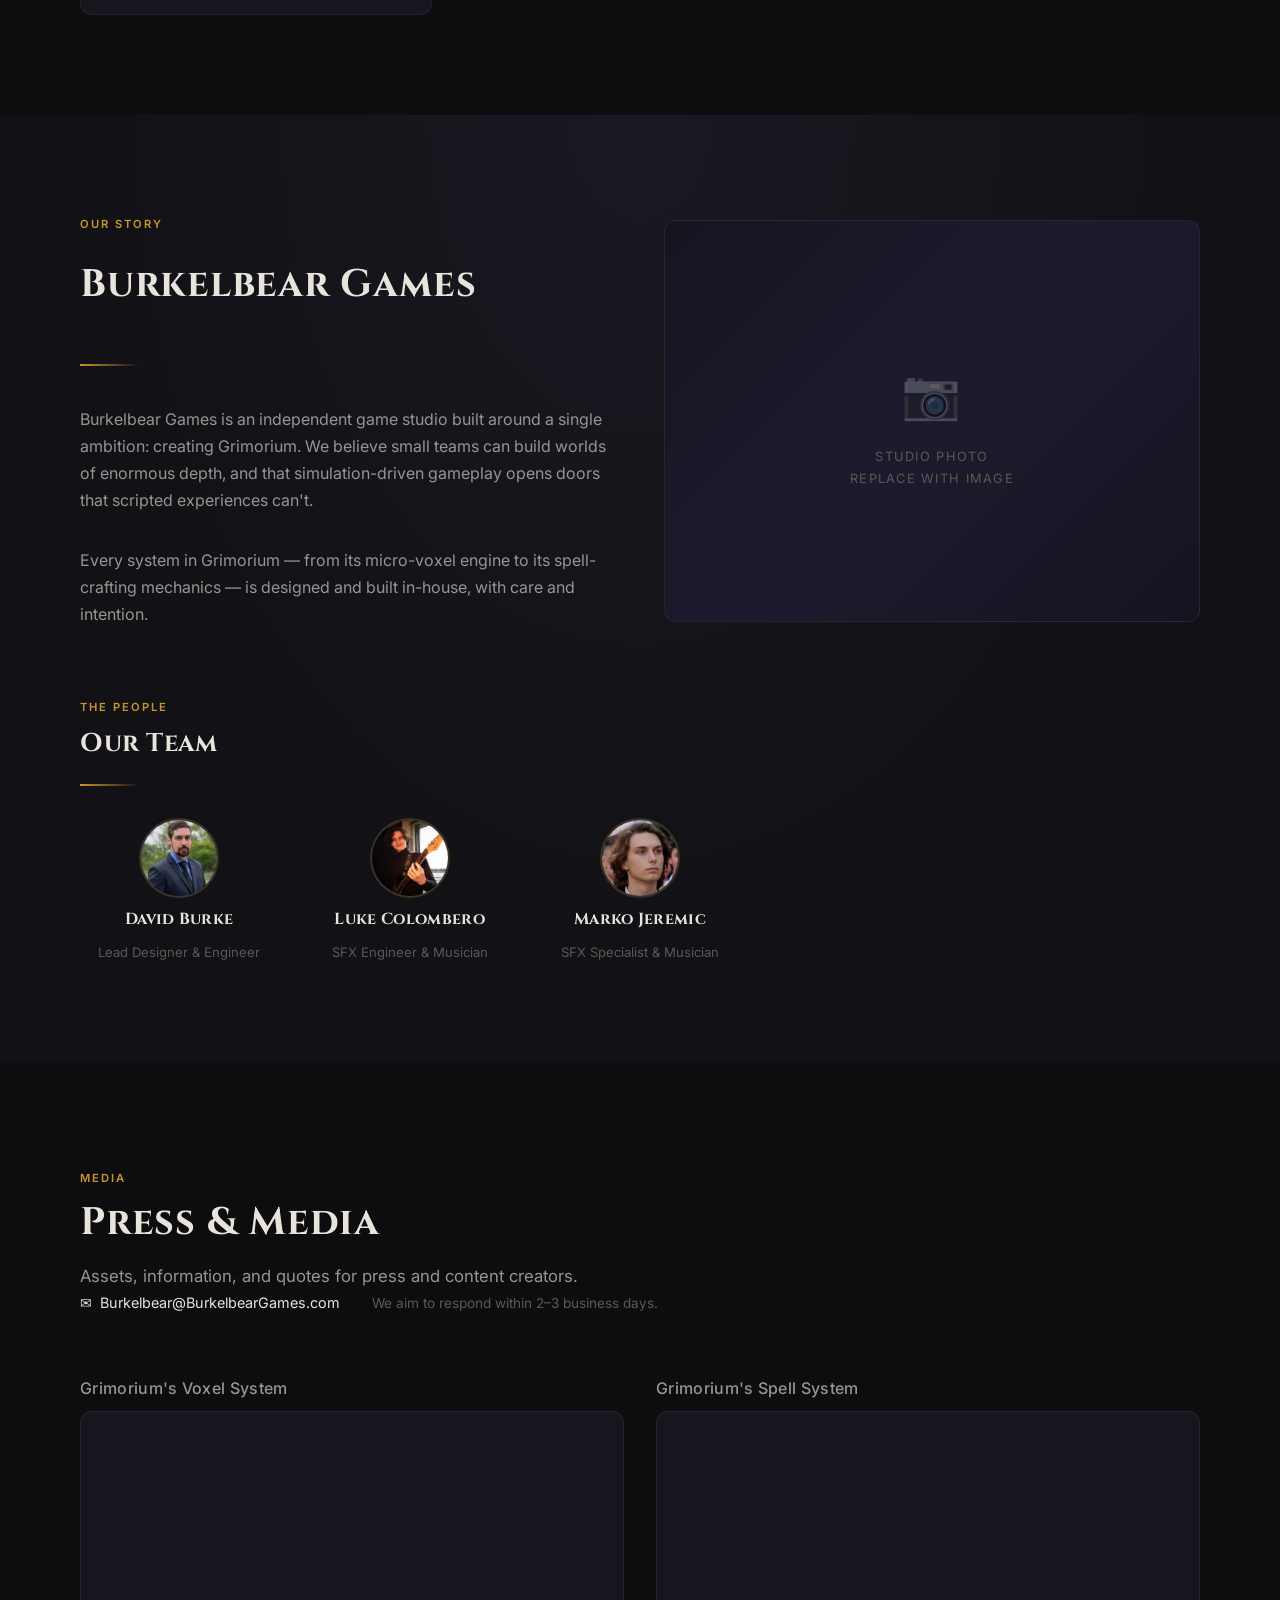
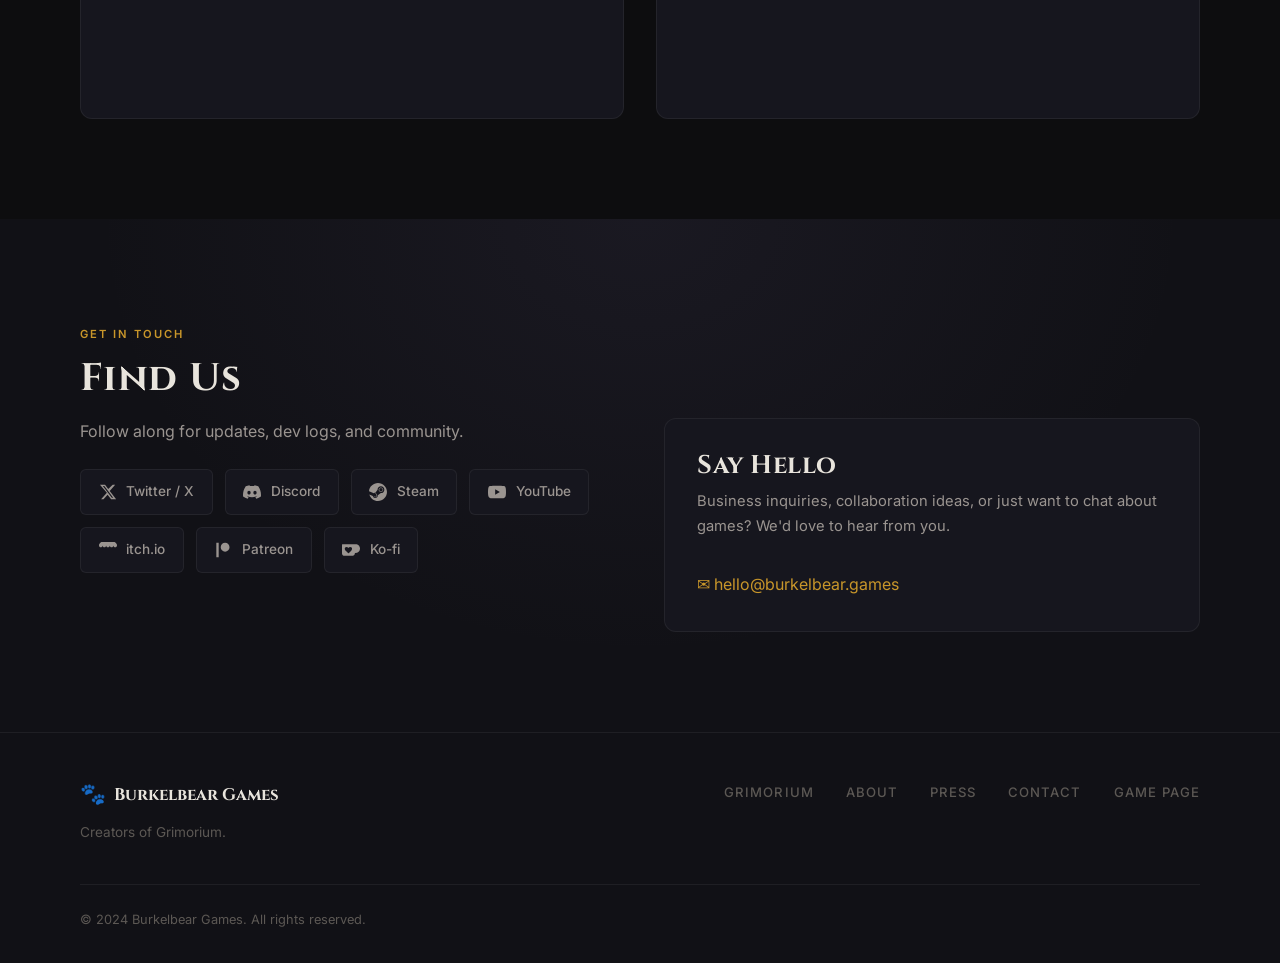
==== commit 9012021c: "Add team info" ====
--- a/index.html
+++ b/index.html
@@ -61,12 +61,12 @@
               <path d="M11.979 0C5.678 0 .511 4.86.022 11.037l6.432 2.658c.545-.371 1.203-.59 1.912-.59.063 0 .125.004.188.006l2.861-4.142V8.91c0-2.495 2.028-4.524 4.524-4.524 2.494 0 4.524 2.031 4.524 4.527s-2.03 4.525-4.524 4.525h-.105l-4.076 2.911c0 .052.004.105.004.159 0 1.875-1.515 3.396-3.39 3.396-1.635 0-3.016-1.173-3.331-2.727L.436 15.27C1.862 20.307 6.486 24 11.979 24c6.627 0 11.999-5.373 11.999-12S18.606 0 11.979 0zM7.54 18.21l-1.473-.61c.262.543.714.999 1.314 1.25 1.297.539 2.793-.076 3.332-1.375.263-.63.264-1.319.005-1.949s-.75-1.121-1.377-1.383c-.624-.26-1.29-.249-1.878-.03l1.523.63c.956.4 1.409 1.5 1.009 2.455-.397.957-1.497 1.41-2.455 1.012H7.54zm11.415-9.303c0-1.662-1.353-3.015-3.015-3.015-1.665 0-3.015 1.353-3.015 3.015 0 1.665 1.35 3.015 3.015 3.015 1.663 0 3.015-1.35 3.015-3.015zm-5.273-.005c0-1.252 1.013-2.266 2.265-2.266 1.249 0 2.266 1.014 2.266 2.266 0 1.251-1.017 2.265-2.266 2.265-1.252 0-2.265-1.014-2.265-2.265z"/>
             </svg>
           </a>
-          <a href="#" class="nav__social-icon" target="_blank" rel="noopener noreferrer" aria-label="Discord">
+          <a href="https://discord.gg/X5Qy39eQmx" class="nav__social-icon" target="_blank" rel="noopener noreferrer" aria-label="Discord">
             <svg viewBox="0 0 24 24" aria-hidden="true" focusable="false">
               <path d="M20.317 4.37a19.791 19.791 0 0 0-4.885-1.515.074.074 0 0 0-.079.037c-.21.375-.444.864-.608 1.25a18.27 18.27 0 0 0-5.487 0 12.64 12.64 0 0 0-.617-1.25.077.077 0 0 0-.079-.037A19.736 19.736 0 0 0 3.677 4.37a.07.07 0 0 0-.032.027C.533 9.046-.32 13.58.099 18.057a.082.082 0 0 0 .031.057 19.9 19.9 0 0 0 5.993 3.03.078.078 0 0 0 .084-.028c.462-.63.874-1.295 1.226-1.994a.076.076 0 0 0-.041-.106 13.107 13.107 0 0 1-1.872-.892.077.077 0 0 1-.008-.128 10.2 10.2 0 0 0 .372-.292.074.074 0 0 1 .077-.01c3.928 1.793 8.18 1.793 12.062 0a.074.074 0 0 1 .078.01c.12.098.246.198.373.292a.077.077 0 0 1-.006.127 12.299 12.299 0 0 1-1.873.892.077.077 0 0 0-.041.107c.36.698.772 1.362 1.225 1.993a.076.076 0 0 0 .084.028 19.839 19.839 0 0 0 6.002-3.03.077.077 0 0 0 .032-.054c.5-5.177-.838-9.674-3.549-13.66a.061.061 0 0 0-.031-.03zM8.02 15.33c-1.183 0-2.157-1.085-2.157-2.419 0-1.333.956-2.419 2.157-2.419 1.21 0 2.176 1.096 2.157 2.42 0 1.333-.956 2.418-2.157 2.418zm7.975 0c-1.183 0-2.157-1.085-2.157-2.419 0-1.333.955-2.419 2.157-2.419 1.21 0 2.176 1.096 2.157 2.42 0 1.333-.946 2.418-2.157 2.418z"/>
             </svg>
           </a>
-          <a href="#" class="nav__social-icon" target="_blank" rel="noopener noreferrer" aria-label="YouTube">
+          <a href="https://www.youtube.com/@BurkelbearGames" class="nav__social-icon" target="_blank" rel="noopener noreferrer" aria-label="YouTube">
             <svg viewBox="0 0 24 24" aria-hidden="true" focusable="false">
               <path d="M23.498 6.186a3.016 3.016 0 0 0-2.122-2.136C19.505 3.545 12 3.545 12 3.545s-7.505 0-9.377.505A3.017 3.017 0 0 0 .502 6.186C0 8.07 0 12 0 12s0 3.93.502 5.814a3.016 3.016 0 0 0 2.122 2.136c1.871.505 9.376.505 9.376.505s7.505 0 9.377-.505a3.015 3.015 0 0 0 2.122-2.136C24 15.93 24 12 24 12s0-3.93-.502-5.814zM9.545 15.568V8.432L15.818 12l-6.273 3.568z"/>
             </svg>
@@ -222,30 +222,28 @@
 
           <div class="team__grid">
 
-            <!-- TEAM MEMBER: Replace with real names, roles, and photos -->
             <div class="team__member">
               <div class="team__avatar">
-                <!-- Replace with: <img src="images/team-name.jpg" alt="Name" /> -->
-                <span aria-hidden="true">👤</span>
+                <img src="DavidImage.png" alt="David Burke" />
               </div>
-              <h4 class="team__name">Team Member</h4>
-              <p class="team__role">Role — e.g. Lead Developer</p>
+              <h4 class="team__name">David Burke</h4>
+              <p class="team__role">Lead Designer &amp; Engineer</p>
             </div>
 
             <div class="team__member">
               <div class="team__avatar">
-                <span aria-hidden="true">👤</span>
+                <img src="LukeImage.png" alt="Luke Colombero" />
               </div>
-              <h4 class="team__name">Team Member</h4>
-              <p class="team__role">Role — e.g. Art &amp; Design</p>
+              <h4 class="team__name">Luke Colombero</h4>
+              <p class="team__role">SFX Engineer &amp; Musician</p>
             </div>
 
             <div class="team__member">
               <div class="team__avatar">
-                <span aria-hidden="true">👤</span>
+                <img src="MarkoImage.png" alt="Marko Jeremic" />
               </div>
-              <h4 class="team__name">Team Member</h4>
-              <p class="team__role">Role — e.g. Sound &amp; Music</p>
+              <h4 class="team__name">Marko Jeremic</h4>
+              <p class="team__role">SFX Specialist &amp; Musician</p>
             </div>
 
           </div><!-- /.team__grid -->
@@ -270,77 +268,47 @@
           </p>
         </div>
 
-        <div class="press__grid fade-in">
-
-          <!-- Press contact info -->
-          <aside class="press__info">
-            <h3>Press Contact</h3>
-
-            <p class="press__contact-email">
-              ✉
-              <a href="mailto:Burkelbear@BurkelbearGames.com">
-                Burkelbear@BurkelbearGames.com
-              </a>
-            </p>
-
-            <p style="margin-top: 1rem; font-size: 0.85rem; color: var(--color-text-dim);">
-              <!-- RESPONSE TIME: Update or remove -->
-              We aim to respond within 2–3 business days.
-            </p>
-
-            <!-- PRESS KIT DOWNLOAD: Replace href="#" with the path or URL to your press kit ZIP/folder.
-                 Example: href="press/burkelbear-games-presskit.zip" -->
-            <a
-              href="#"
-              class="btn btn-secondary"
-              style="margin-top: 1.5rem; width: 100%; justify-content: center;"
-              download
-            >
-              <!-- PRESS KIT LINK: Update href above and button label below -->
-              ⬇ Download Press Kit
+        <div class="press__contact-row fade-in">
+          <p class="press__contact-email">
+            ✉
+            <a href="mailto:Burkelbear@BurkelbearGames.com">
+              Burkelbear@BurkelbearGames.com
             </a>
-          </aside>
-
-          <!-- Press quotes / reviews -->
-          <div class="press__quotes">
-
-            <!-- QUOTE 1: Replace with a real review or press quote.
-                 Format: "Quote text" — Source Name -->
-            <blockquote class="quote-card fade-in">
-              <p class="quote-card__text">
-                "<!-- Replace with actual quote text from a reviewer, streamer, or press outlet. -->"
-              </p>
-              <cite class="quote-card__source">
-                <!-- QUOTE SOURCE: e.g. "Rock Paper Shotgun", "IGN", "@streamer_handle" -->
-                Publication or Reviewer Name — Add Real Quote Here
-              </cite>
-            </blockquote>
-
-            <!-- QUOTE 2 -->
-            <blockquote class="quote-card fade-in">
-              <p class="quote-card__text">
-                "<!-- Replace with second review quote. -->"
-              </p>
-              <cite class="quote-card__source">
-                <!-- QUOTE SOURCE 2 -->
-                Publication or Reviewer Name — Add Real Quote Here
-              </cite>
-            </blockquote>
-
-            <!-- QUOTE 3 -->
-            <blockquote class="quote-card fade-in">
-              <p class="quote-card__text">
-                "<!-- Replace with third review quote. -->"
-              </p>
-              <cite class="quote-card__source">
-                <!-- QUOTE SOURCE 3 -->
-                Publication or Reviewer Name — Add Real Quote Here
-              </cite>
-            </blockquote>
-
-          </div><!-- /.press__quotes -->
-
-        </div><!-- /.press__grid -->
+          </p>
+          <p style="font-size: 0.85rem; color: var(--color-text-dim);">
+            We aim to respond within 2–3 business days.
+          </p>
+        </div>
+
+        <div class="press__videos fade-in">
+
+          <div class="press__video-item">
+            <h3 class="press__video-title">Grimorium's Voxel System</h3>
+            <div class="video-embed-wrapper">
+              <iframe
+                src="https://www.youtube.com/embed/BySRC4HwLYg"
+                title="Grimorium's Voxel System"
+                allow="accelerometer; autoplay; clipboard-write; encrypted-media; gyroscope; picture-in-picture"
+                allowfullscreen
+                loading="lazy"
+              ></iframe>
+            </div>
+          </div>
+
+          <div class="press__video-item">
+            <h3 class="press__video-title">Grimorium's Spell System</h3>
+            <div class="video-embed-wrapper">
+              <iframe
+                src="https://www.youtube.com/embed/RsKU42ic850"
+                title="Grimorium's Spell System"
+                allow="accelerometer; autoplay; clipboard-write; encrypted-media; gyroscope; picture-in-picture"
+                allowfullscreen
+                loading="lazy"
+              ></iframe>
+            </div>
+          </div>
+
+        </div><!-- /.press__videos -->
 
       </div>
     </section><!-- /#press -->
--- a/css/style.css
+++ b/css/style.css
@@ -911,26 +911,12 @@
    11. Press Section
    -------------------------------------------------------------------------- */
 
-.press__grid {
-  display: grid;
-  grid-template-columns: 1fr 2fr;
-  gap: 3rem;
-  align-items: start;
-}
-
-.press__info {
-  background-color: var(--color-bg-card);
-  border: 1px solid var(--color-border-subtle);
-  border-radius: var(--card-radius);
-  padding: 2rem;
-}
-
-.press__info h3 {
-  margin-bottom: 1rem;
-  font-size: 1rem;
-  text-transform: uppercase;
-  letter-spacing: 0.1em;
-  color: var(--color-accent);
+.press__contact-row {
+  display: flex;
+  align-items: baseline;
+  gap: 2rem;
+  margin-bottom: 3rem;
+  flex-wrap: wrap;
 }
 
 .press__contact-email {
@@ -950,10 +936,19 @@
   color: var(--color-accent-light);
 }
 
-.press__quotes {
-  display: flex;
-  flex-direction: column;
-  gap: 1.25rem;
+.press__videos {
+  display: grid;
+  grid-template-columns: repeat(2, 1fr);
+  gap: 2rem;
+}
+
+.press__video-title {
+  font-size: 1rem;
+  color: var(--color-text-muted);
+  margin-bottom: 0.75rem;
+  font-family: var(--font-body);
+  font-weight: 500;
+  letter-spacing: 0.02em;
 }
 
 .quote-card {
@@ -1585,7 +1580,7 @@
   }
 
   /* Press */
-  .press__grid {
+  .press__videos {
     grid-template-columns: 1fr;
   }
 
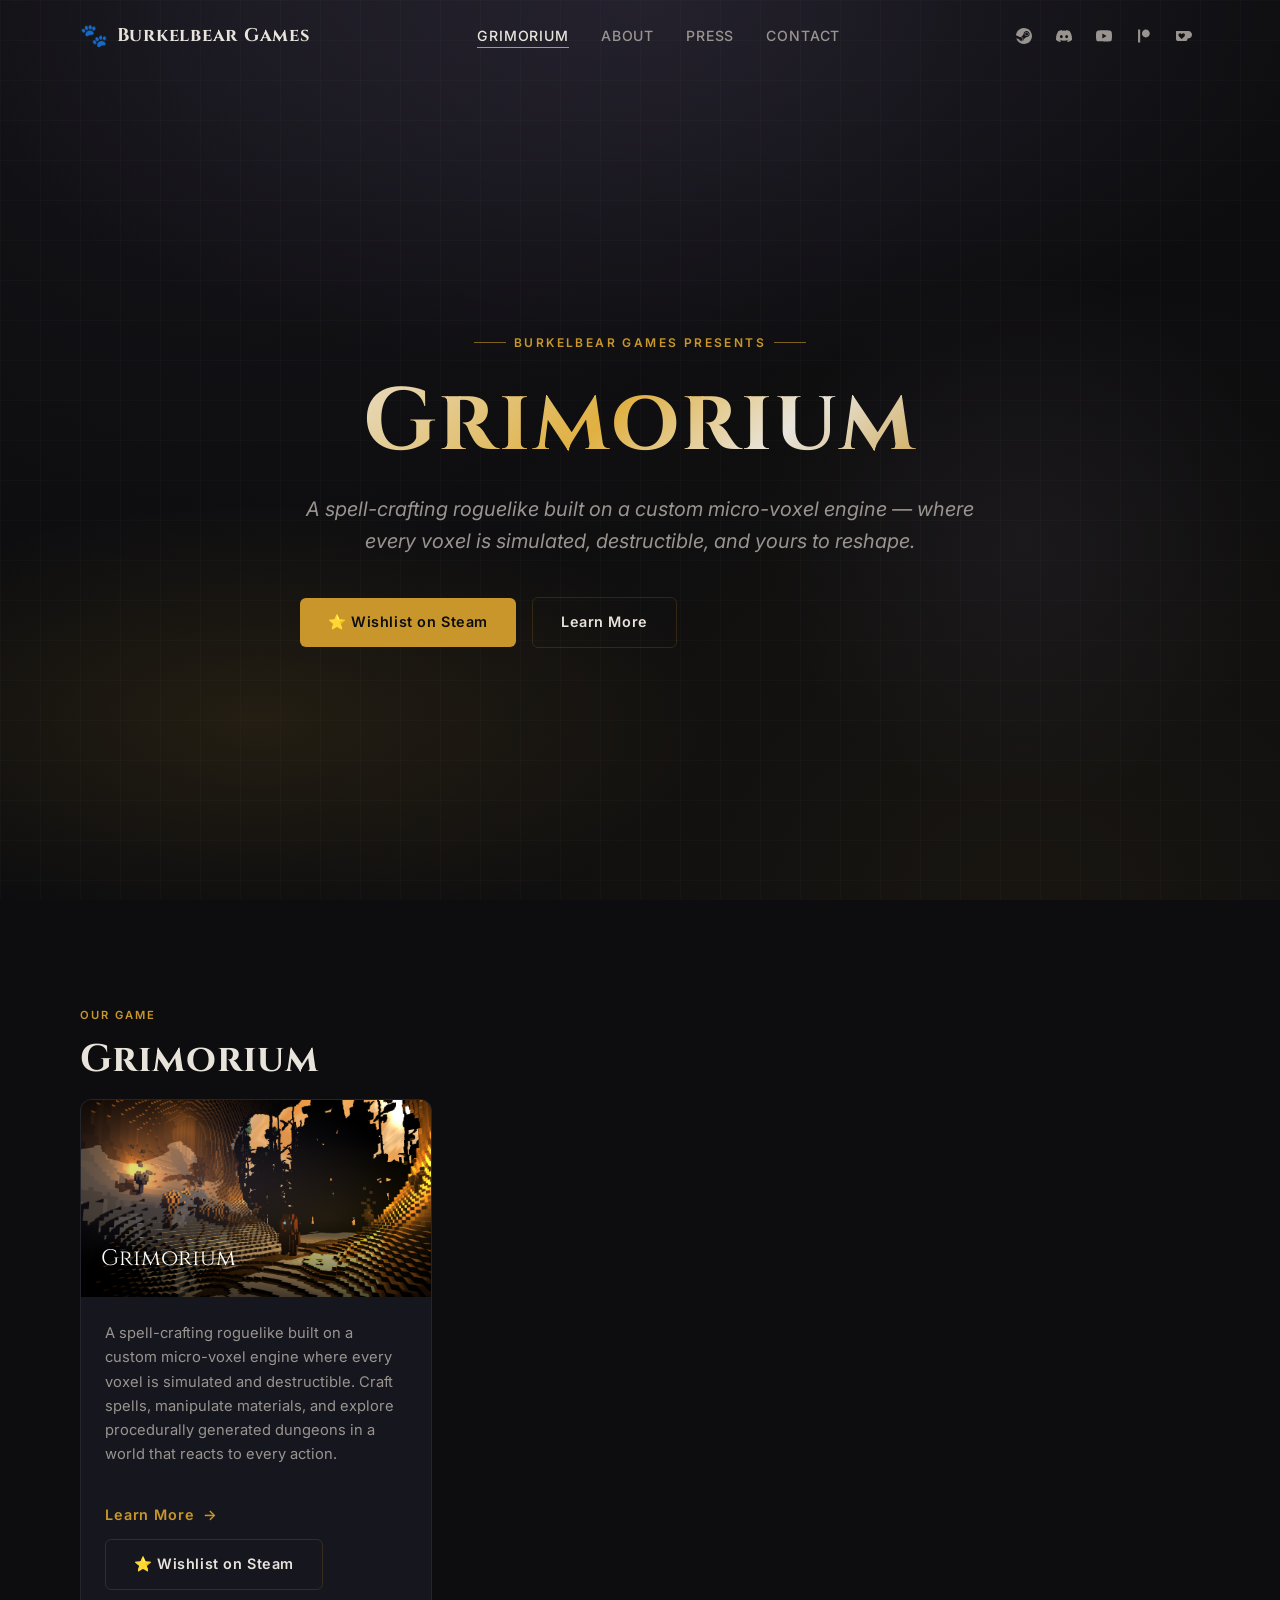
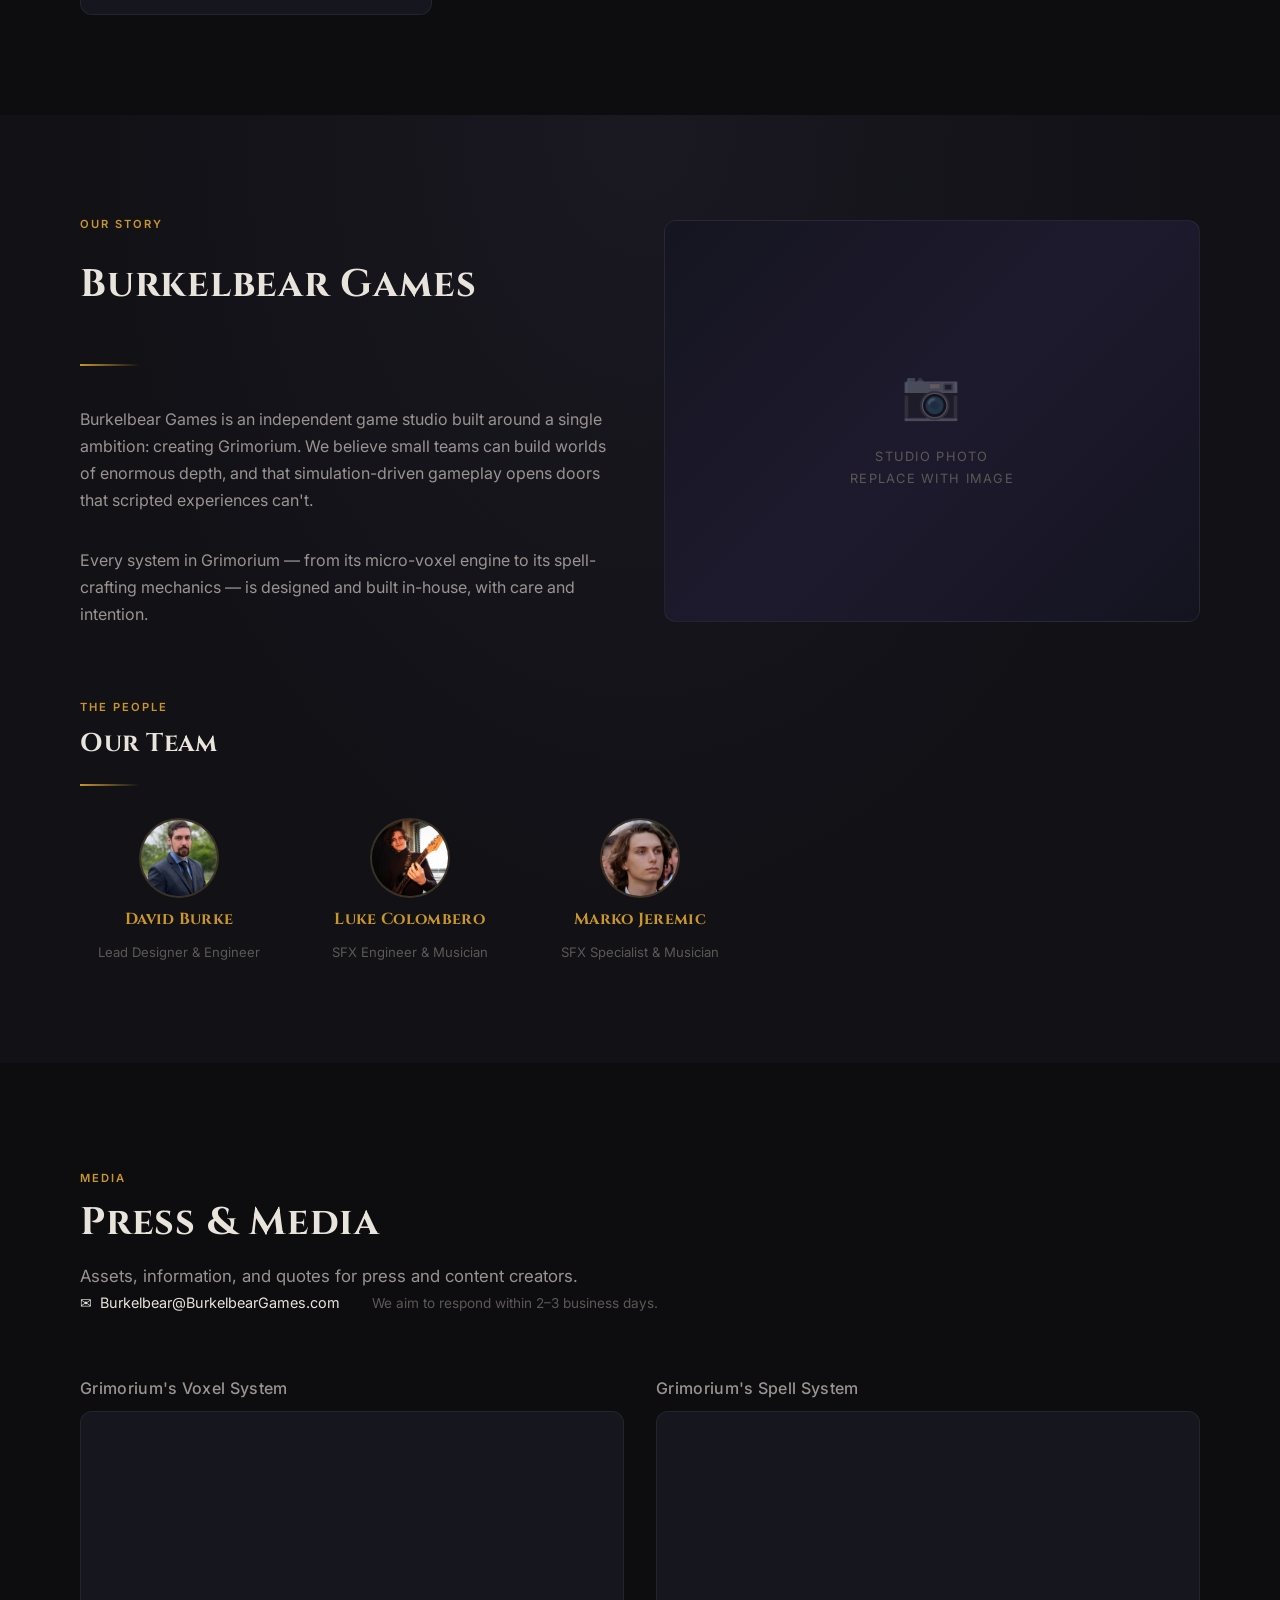
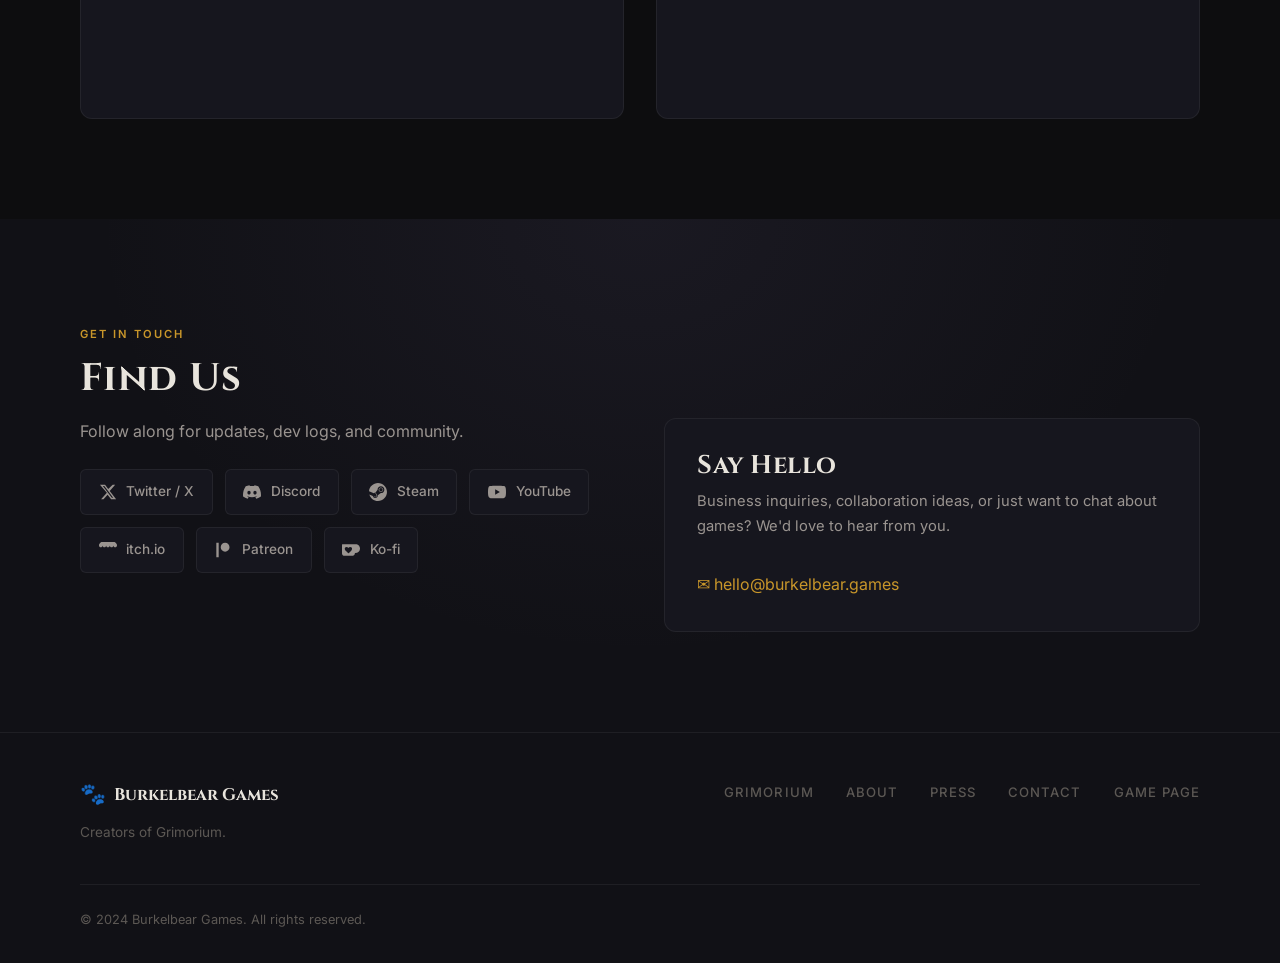
==== commit aca225a6: "Add team links" ====
--- a/index.html
+++ b/index.html
@@ -226,7 +226,7 @@
               <div class="team__avatar">
                 <img src="DavidImage.png" alt="David Burke" />
               </div>
-              <h4 class="team__name">David Burke</h4>
+              <h4 class="team__name"><a href="https://www.linkedin.com/in/david-m-burke" target="_blank" rel="noopener noreferrer">David Burke</a></h4>
               <p class="team__role">Lead Designer &amp; Engineer</p>
             </div>
 
@@ -234,7 +234,7 @@
               <div class="team__avatar">
                 <img src="LukeImage.png" alt="Luke Colombero" />
               </div>
-              <h4 class="team__name">Luke Colombero</h4>
+              <h4 class="team__name"><a href="https://www.lukecolombero.com/" target="_blank" rel="noopener noreferrer">Luke Colombero</a></h4>
               <p class="team__role">SFX Engineer &amp; Musician</p>
             </div>
 
@@ -242,7 +242,7 @@
               <div class="team__avatar">
                 <img src="MarkoImage.png" alt="Marko Jeremic" />
               </div>
-              <h4 class="team__name">Marko Jeremic</h4>
+              <h4 class="team__name"><a href="https://www.instagram.com/mjeremicmp3/" target="_blank" rel="noopener noreferrer">Marko Jeremic</a></h4>
               <p class="team__role">SFX Specialist &amp; Musician</p>
             </div>
 
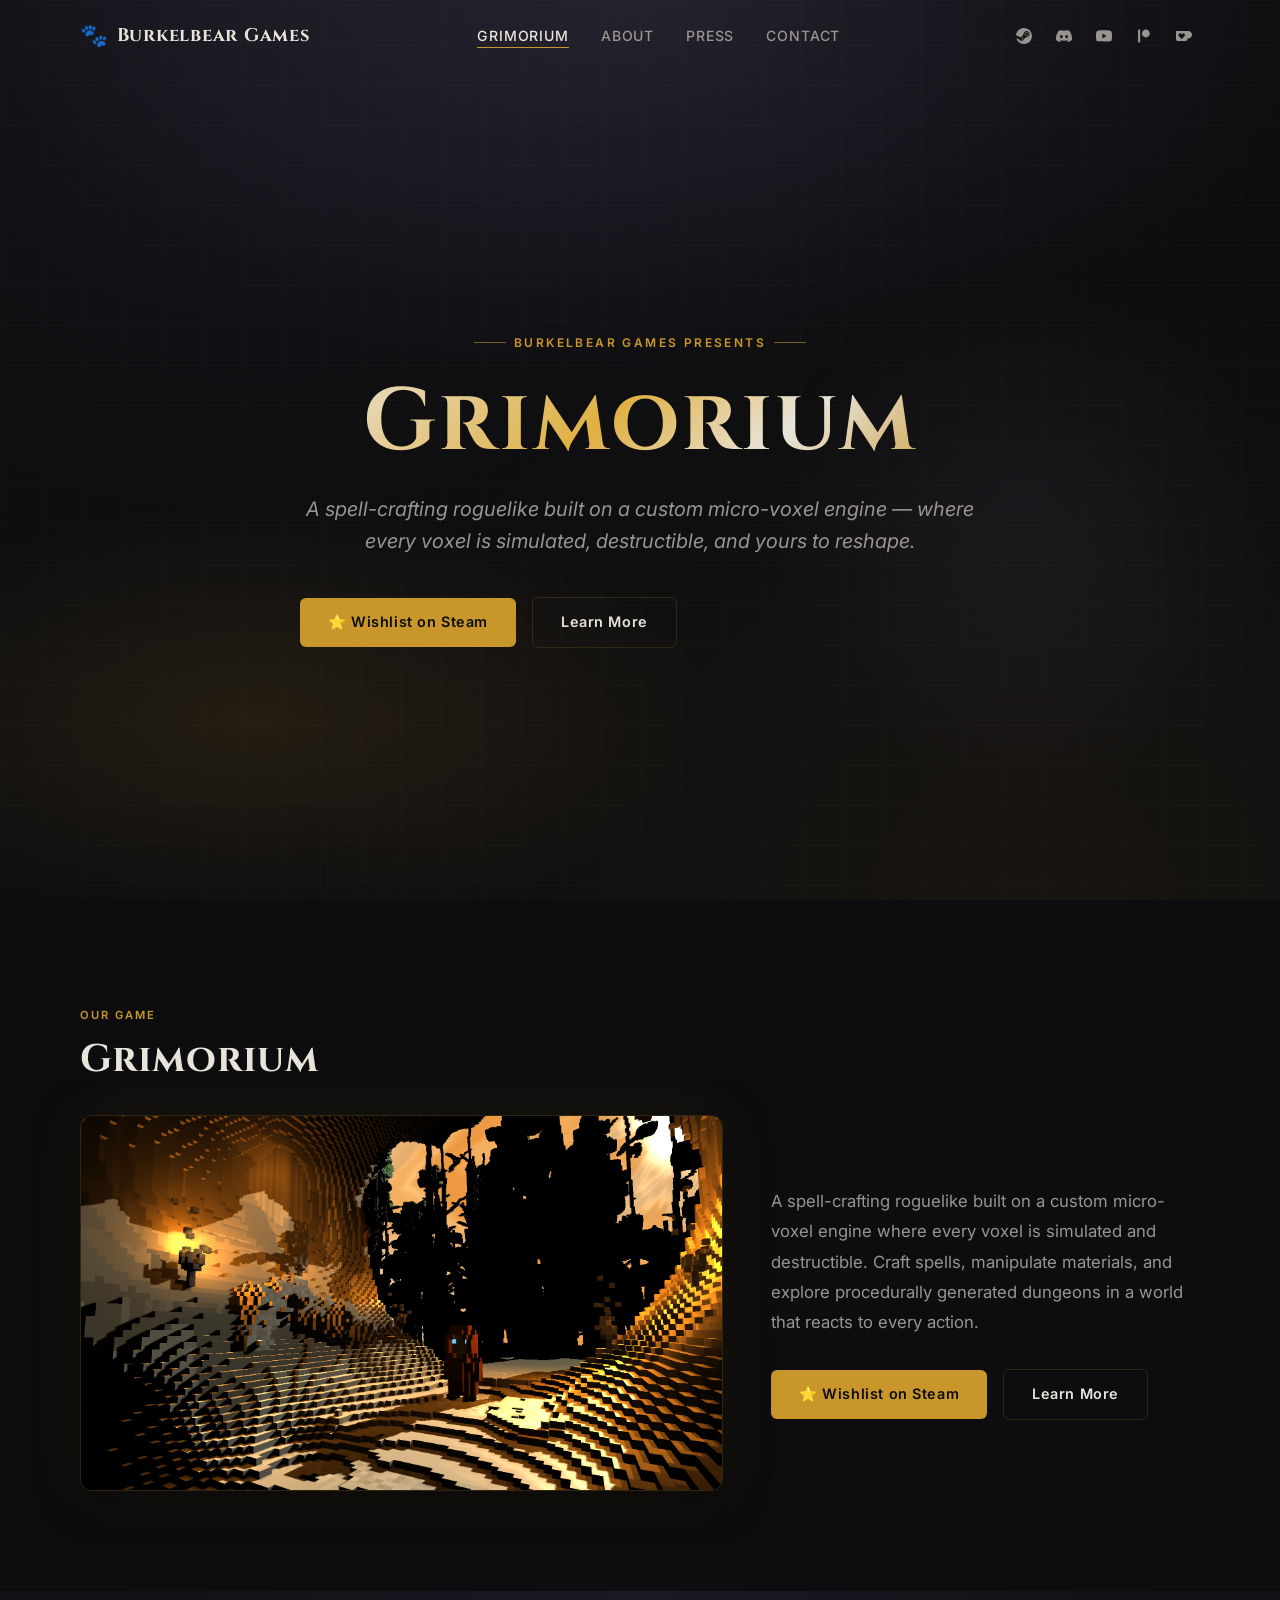
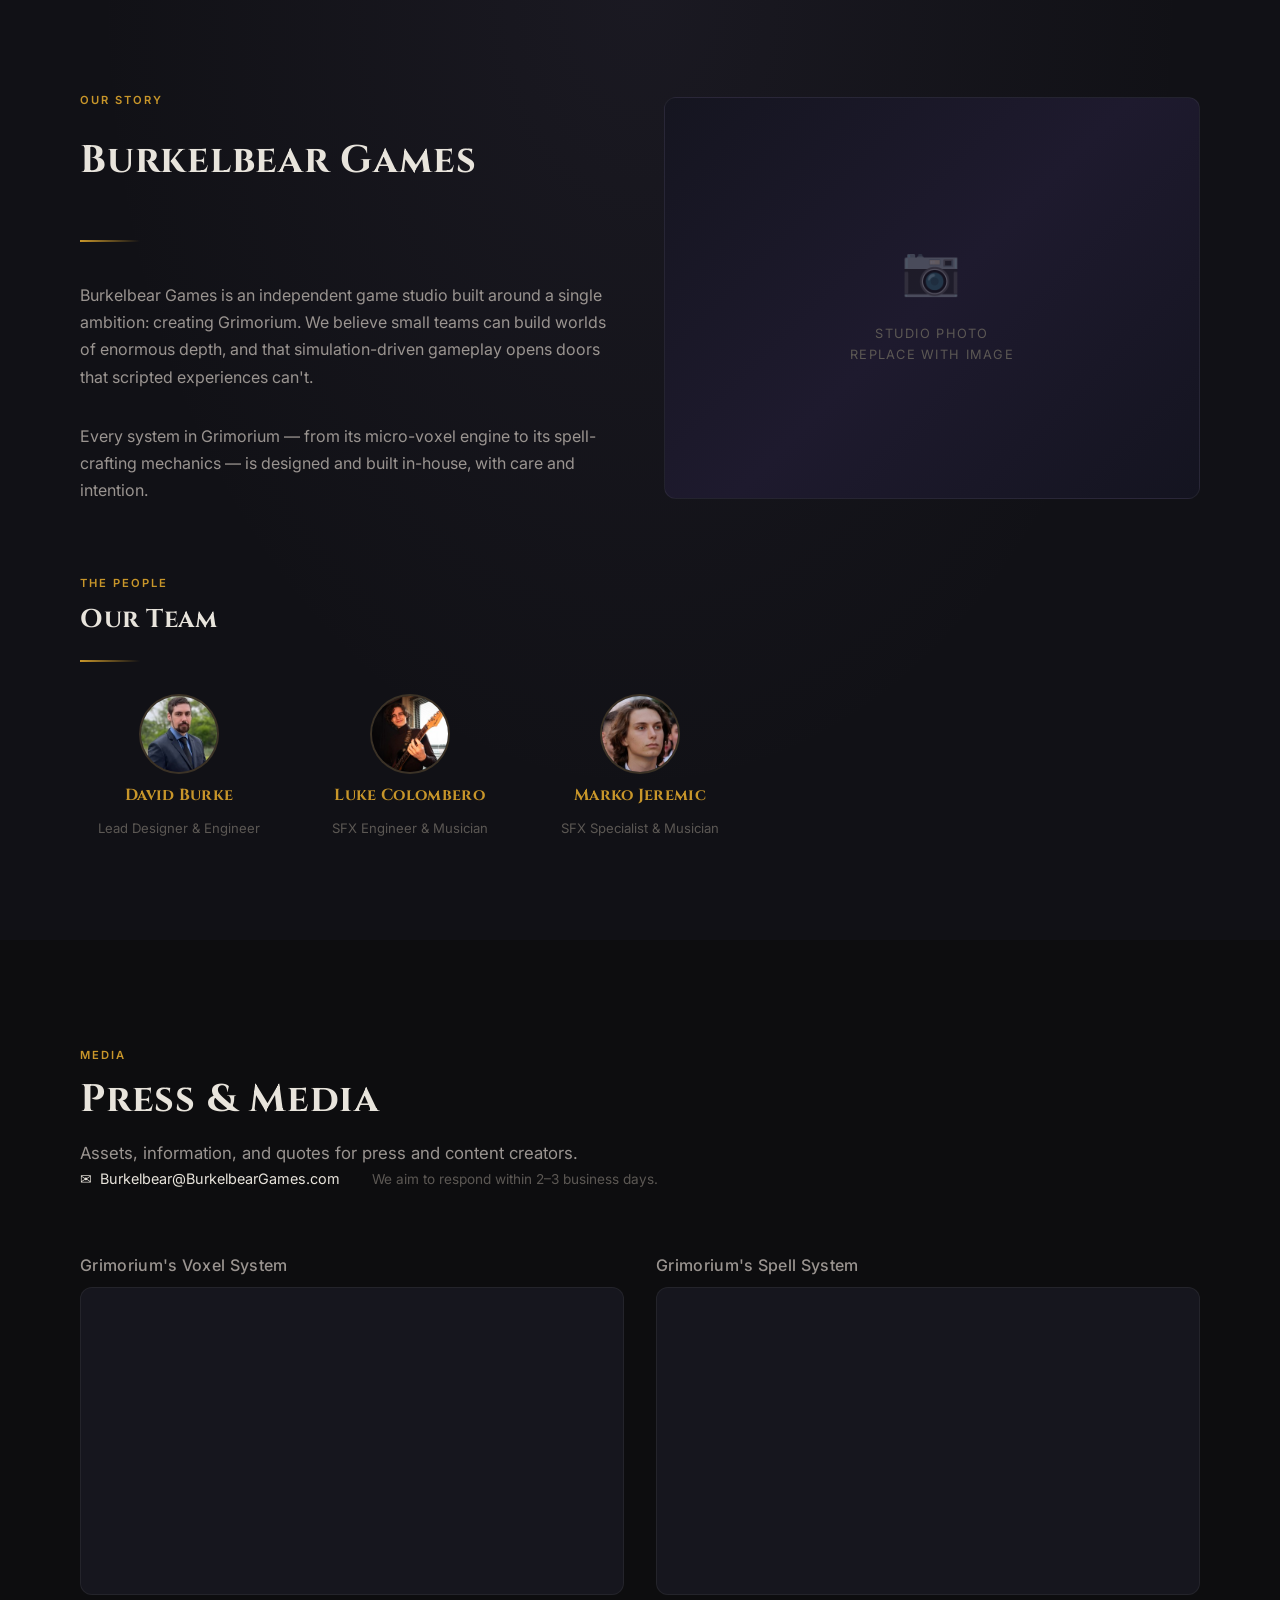
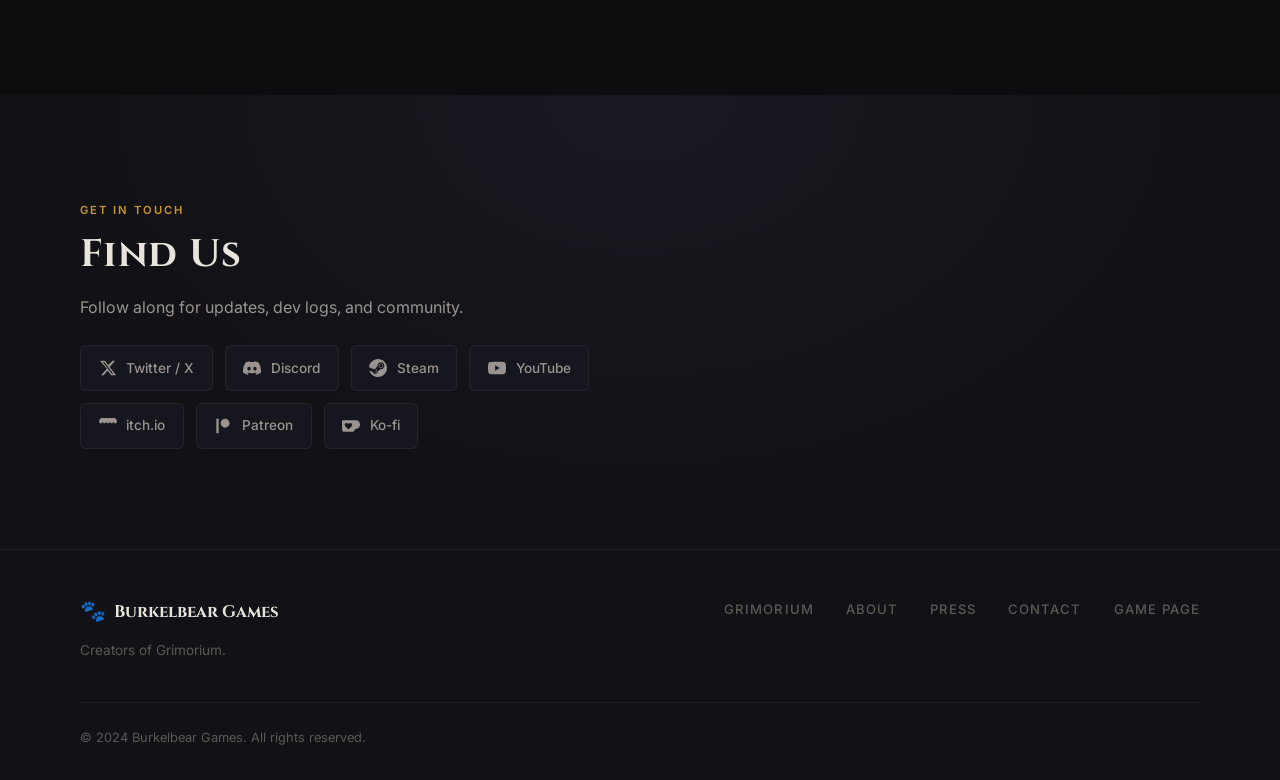
==== commit 946439e7: "Update layout" ====
--- a/index.html
+++ b/index.html
@@ -148,32 +148,23 @@
           <h2 class="section-title" id="grimorium-heading">Grimorium</h2>
         </div>
 
-        <div class="games-grid fade-in-stagger">
-
-          <!-- ── GAME CARD: Grimorium ── -->
-          <article class="game-card">
-
-            <div class="game-card__image">
-              <img src="GrimoriumThumbnail.png" alt="Grimorium — spell-crafting roguelike" />
-              <div class="game-card__image-overlay">
-                <span class="game-card__image-title">Grimorium</span>
-              </div>
-            </div>
-
-            <div class="game-card__body">
-              <p class="game-card__desc">
-                A spell-crafting roguelike built on a custom micro-voxel engine where every voxel is simulated and destructible. Craft spells, manipulate materials, and explore procedurally generated dungeons in a world that reacts to every action.
-              </p>
-            </div>
-
-            <div class="game-card__footer">
-              <a href="games/grimorium.html" class="btn btn-ghost">Learn More</a>
-              <a href="https://store.steampowered.com/app/4415850/Grimorium/" class="btn btn-secondary" target="_blank" rel="noopener noreferrer">⭐ Wishlist on Steam</a>
-            </div>
-
-          </article>
-
-        </div><!-- /.games-grid -->
+        <div class="game-feature fade-in">
+
+          <div class="game-feature__image">
+            <img src="GrimoriumThumbnail.png" alt="Grimorium — spell-crafting roguelike" />
+          </div>
+
+          <div class="game-feature__info">
+            <p class="game-feature__desc">
+              A spell-crafting roguelike built on a custom micro-voxel engine where every voxel is simulated and destructible. Craft spells, manipulate materials, and explore procedurally generated dungeons in a world that reacts to every action.
+            </p>
+            <div class="btn-group">
+              <a href="https://store.steampowered.com/app/4415850/Grimorium/" class="btn btn-primary" target="_blank" rel="noopener noreferrer">⭐ Wishlist on Steam</a>
+              <a href="games/grimorium.html" class="btn btn-secondary">Learn More</a>
+            </div>
+          </div>
+
+        </div><!-- /.game-feature -->
 
       </div>
     </section><!-- /#grimorium -->
@@ -405,21 +396,6 @@
             </nav>
           </div><!-- /social column -->
 
-          <!-- Email contact block -->
-          <div class="contact__email-block fade-in">
-            <h3>Say Hello</h3>
-            <p style="color: var(--color-text-muted); font-size: 0.92rem;">
-              <!-- CONTACT COPY: Update with your preferred contact message -->
-              Business inquiries, collaboration ideas, or just want to chat about games?
-              We'd love to hear from you.
-            </p>
-            <!-- GENERAL CONTACT EMAIL: Replace with your actual general contact email -->
-            <a href="mailto:hello@burkelbear.games" class="contact__email-link">
-              ✉ hello@burkelbear.games
-              <!-- EMAIL ADDRESS: Change to your real address ↑ -->
-            </a>
-          </div>
-
         </div><!-- /.contact__inner -->
 
       </div>
--- a/css/style.css
+++ b/css/style.css
@@ -746,9 +746,52 @@
 .fade-in-stagger.is-visible > *:nth-child(6) { opacity: 1; transform: none; transition-delay: 0.5s; }
 
 /* --------------------------------------------------------------------------
-   9. Game Cards
-   -------------------------------------------------------------------------- */
-
+   9. Game Feature & Cards
+   -------------------------------------------------------------------------- */
+
+/* Single-game feature layout */
+.game-feature {
+  display: grid;
+  grid-template-columns: 3fr 2fr;
+  gap: 3rem;
+  align-items: center;
+  margin-top: 2rem;
+}
+
+.game-feature__image {
+  position: relative;
+  border-radius: var(--card-radius);
+  overflow: hidden;
+  box-shadow: var(--shadow-lg), 0 0 60px rgba(200, 150, 42, 0.12);
+  border: 1px solid var(--color-border);
+}
+
+.game-feature__image img {
+  width: 100%;
+  height: 100%;
+  object-fit: cover;
+  display: block;
+  transition: transform var(--transition-slow);
+}
+
+.game-feature__image:hover img {
+  transform: scale(1.02);
+}
+
+.game-feature__info {
+  display: flex;
+  flex-direction: column;
+  gap: 2rem;
+}
+
+.game-feature__desc {
+  font-size: 1.05rem;
+  line-height: 1.8;
+  color: var(--color-text-muted);
+  margin: 0;
+}
+
+/* Legacy grid for multi-game pages */
 .games-grid {
   display: grid;
   grid-template-columns: repeat(auto-fill, minmax(300px, 1fr));
@@ -1600,6 +1643,11 @@
     text-align: center;
   }
 
+  /* Game feature */
+  .game-feature {
+    grid-template-columns: 1fr;
+  }
+
   /* Game detail */
   .game-about__grid {
     grid-template-columns: 1fr;
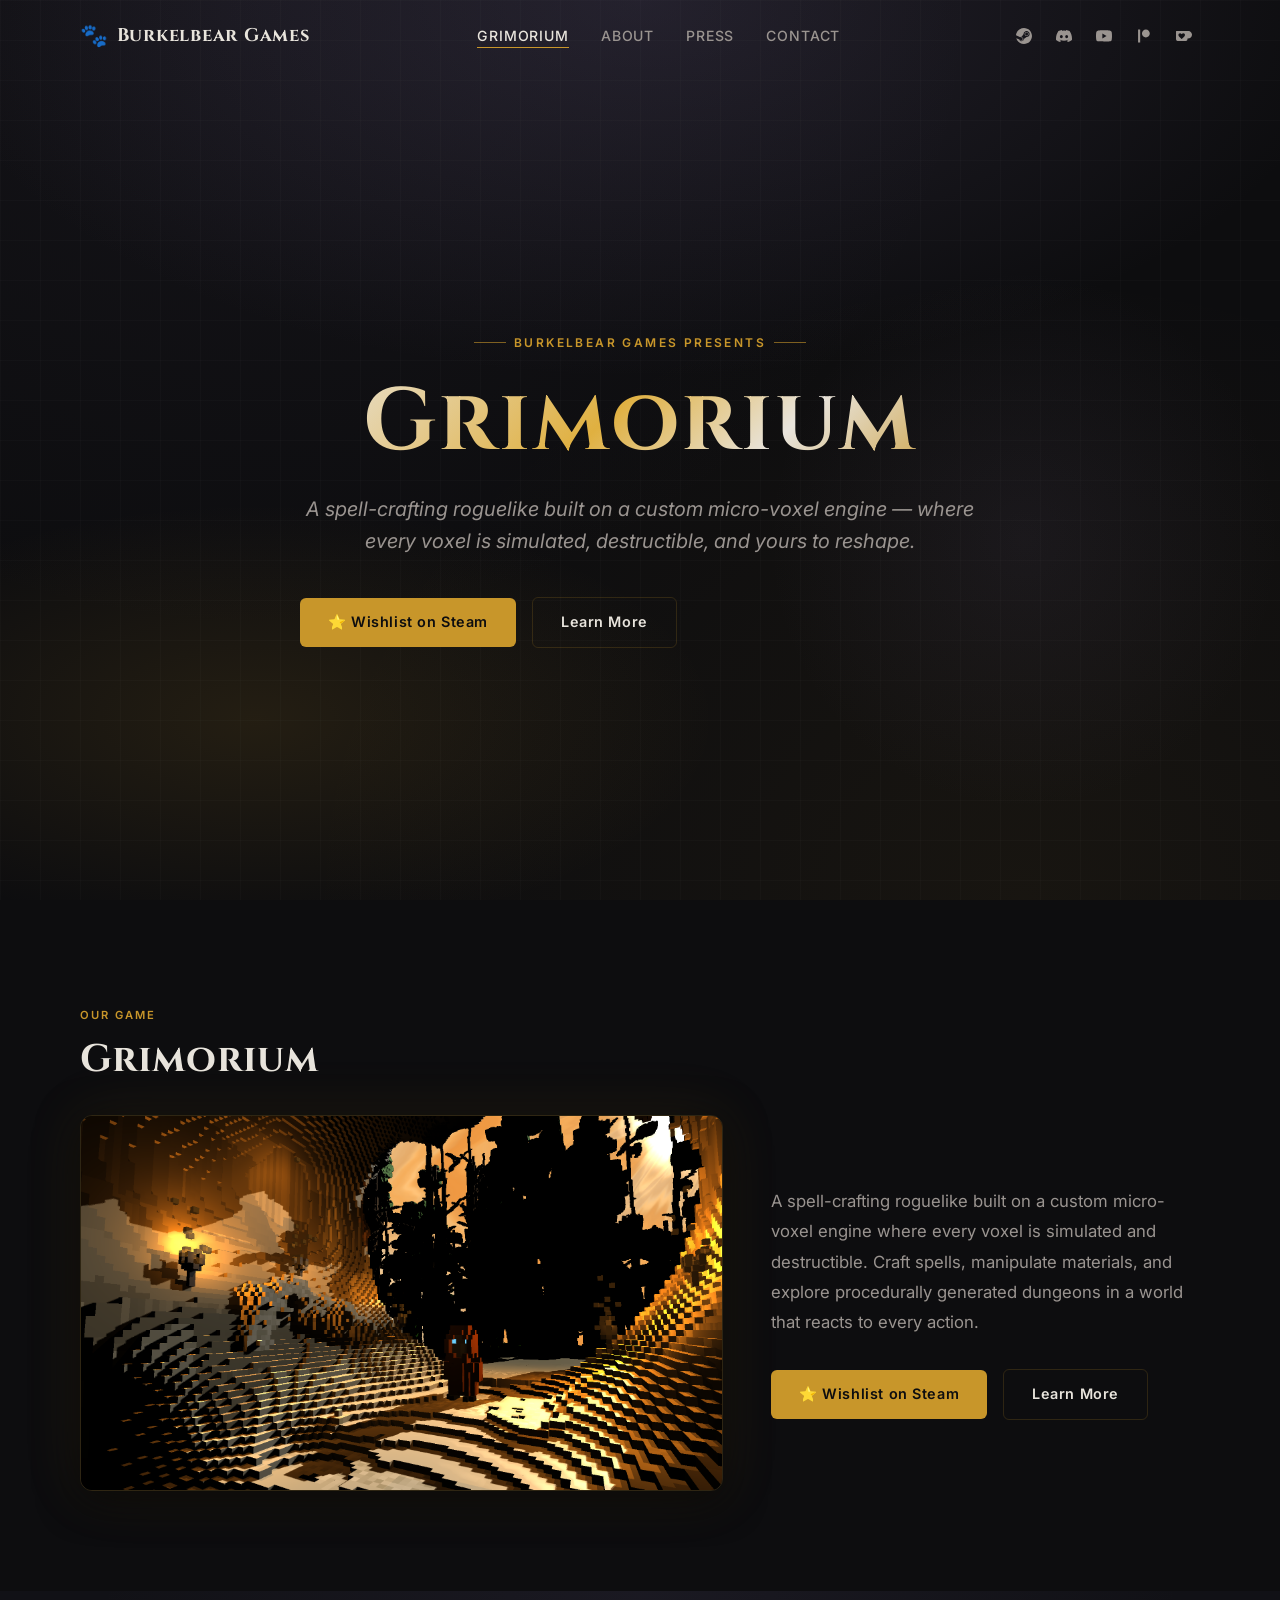
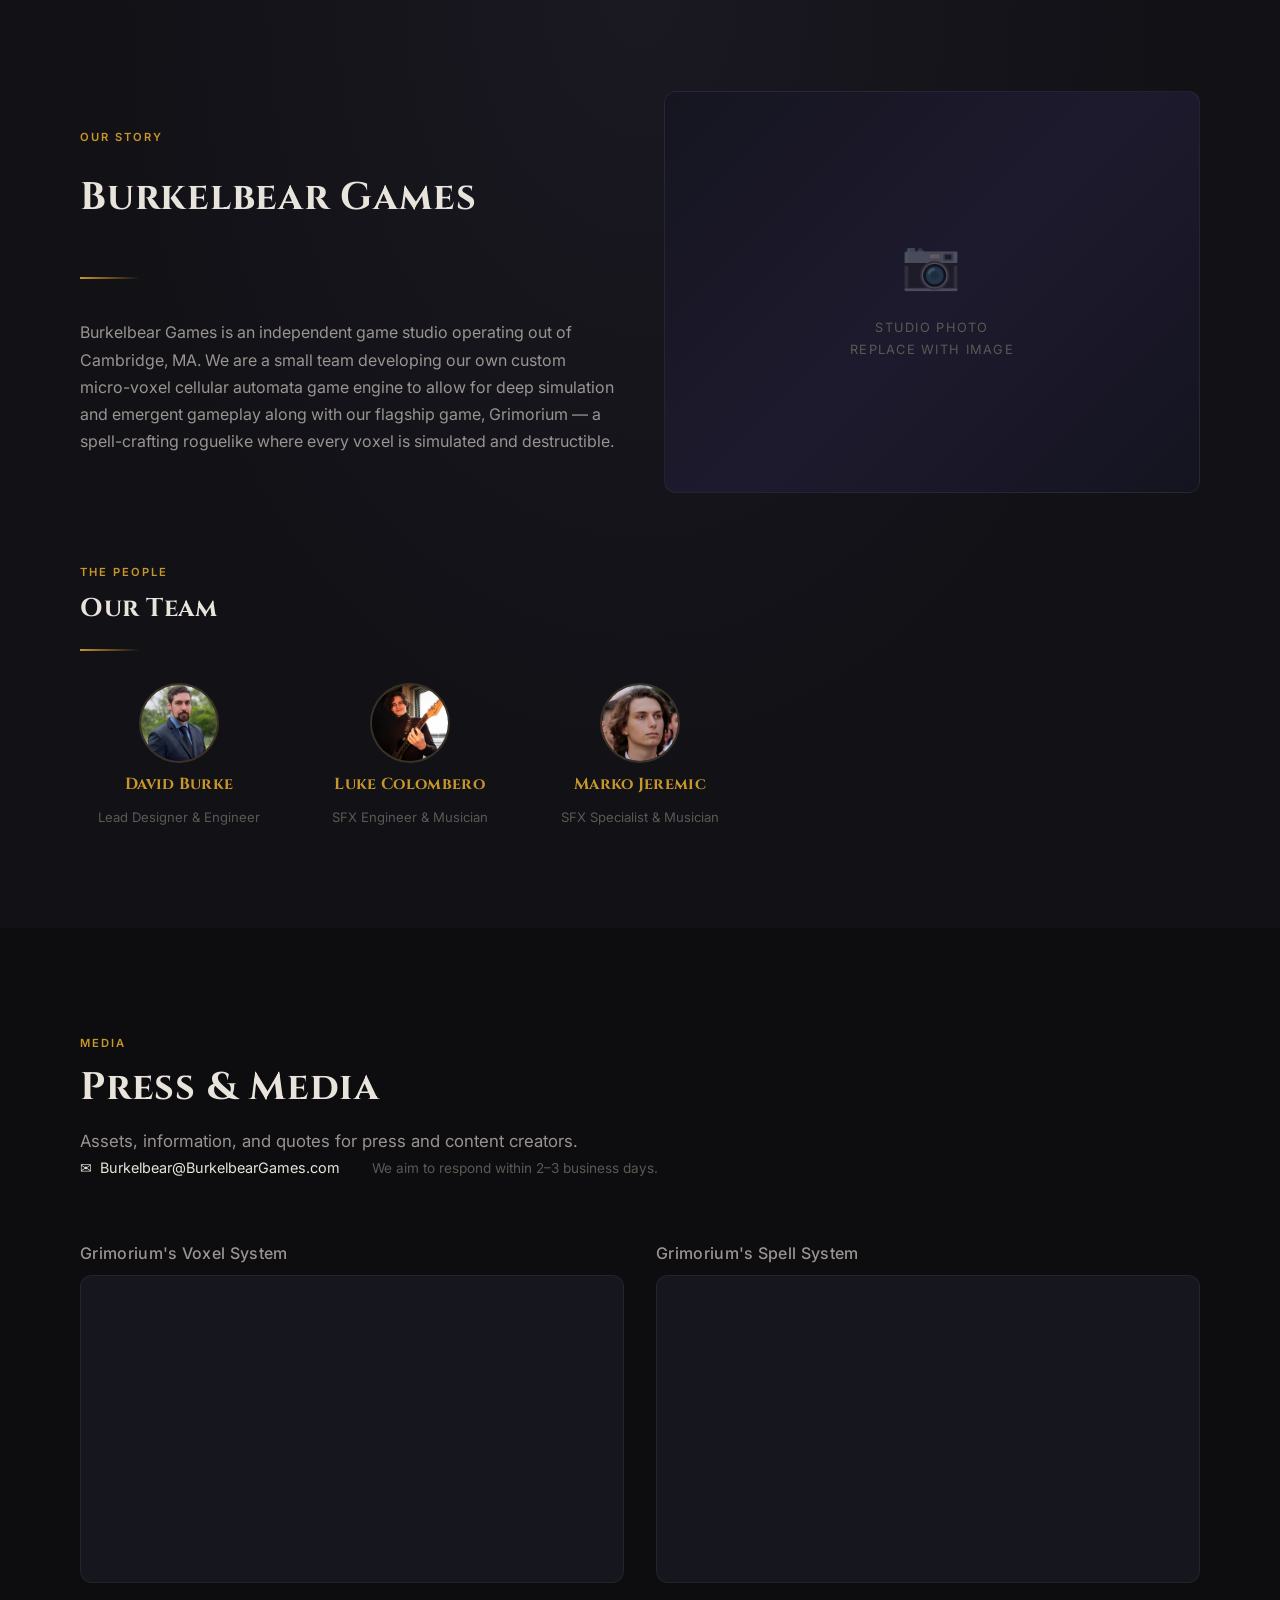
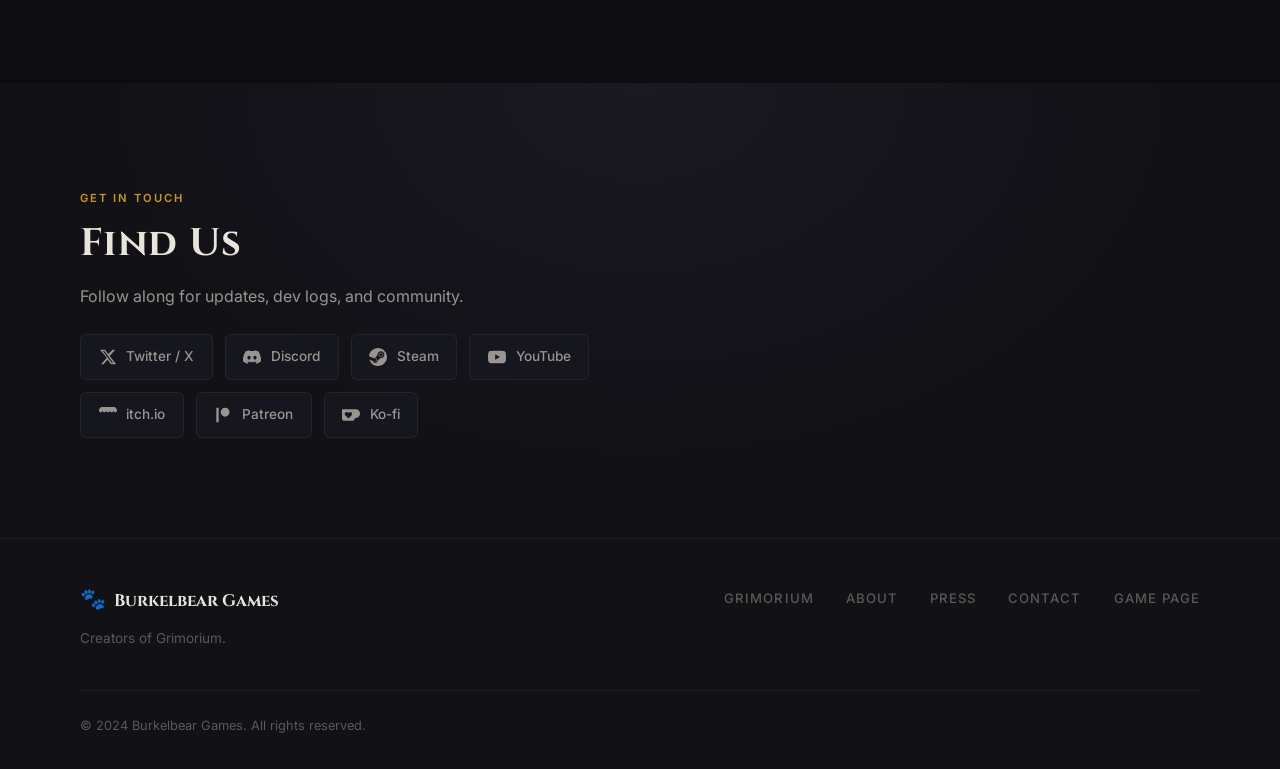
==== commit 85b04e10: "Update descriptions" ====
--- a/index.html
+++ b/index.html
@@ -185,13 +185,10 @@
             <div class="divider"></div>
 
             <p>
-              Burkelbear Games is an independent game studio built around a single ambition:
-              creating Grimorium. We believe small teams can build worlds of enormous depth,
-              and that simulation-driven gameplay opens doors that scripted experiences can't.
-            </p>
-            <p>
-              Every system in Grimorium — from its micro-voxel engine to its spell-crafting
-              mechanics — is designed and built in-house, with care and intention.
+              Burkelbear Games is an independent game studio operating out of Cambridge, MA.
+              We are a small team developing our own custom micro-voxel cellular automata game engine to allow for deep simulation 
+              and emergent gameplay along with our flagship game, Grimorium — a spell-crafting roguelike where every voxel is 
+              simulated and destructible.
             </p>
           </div>
 
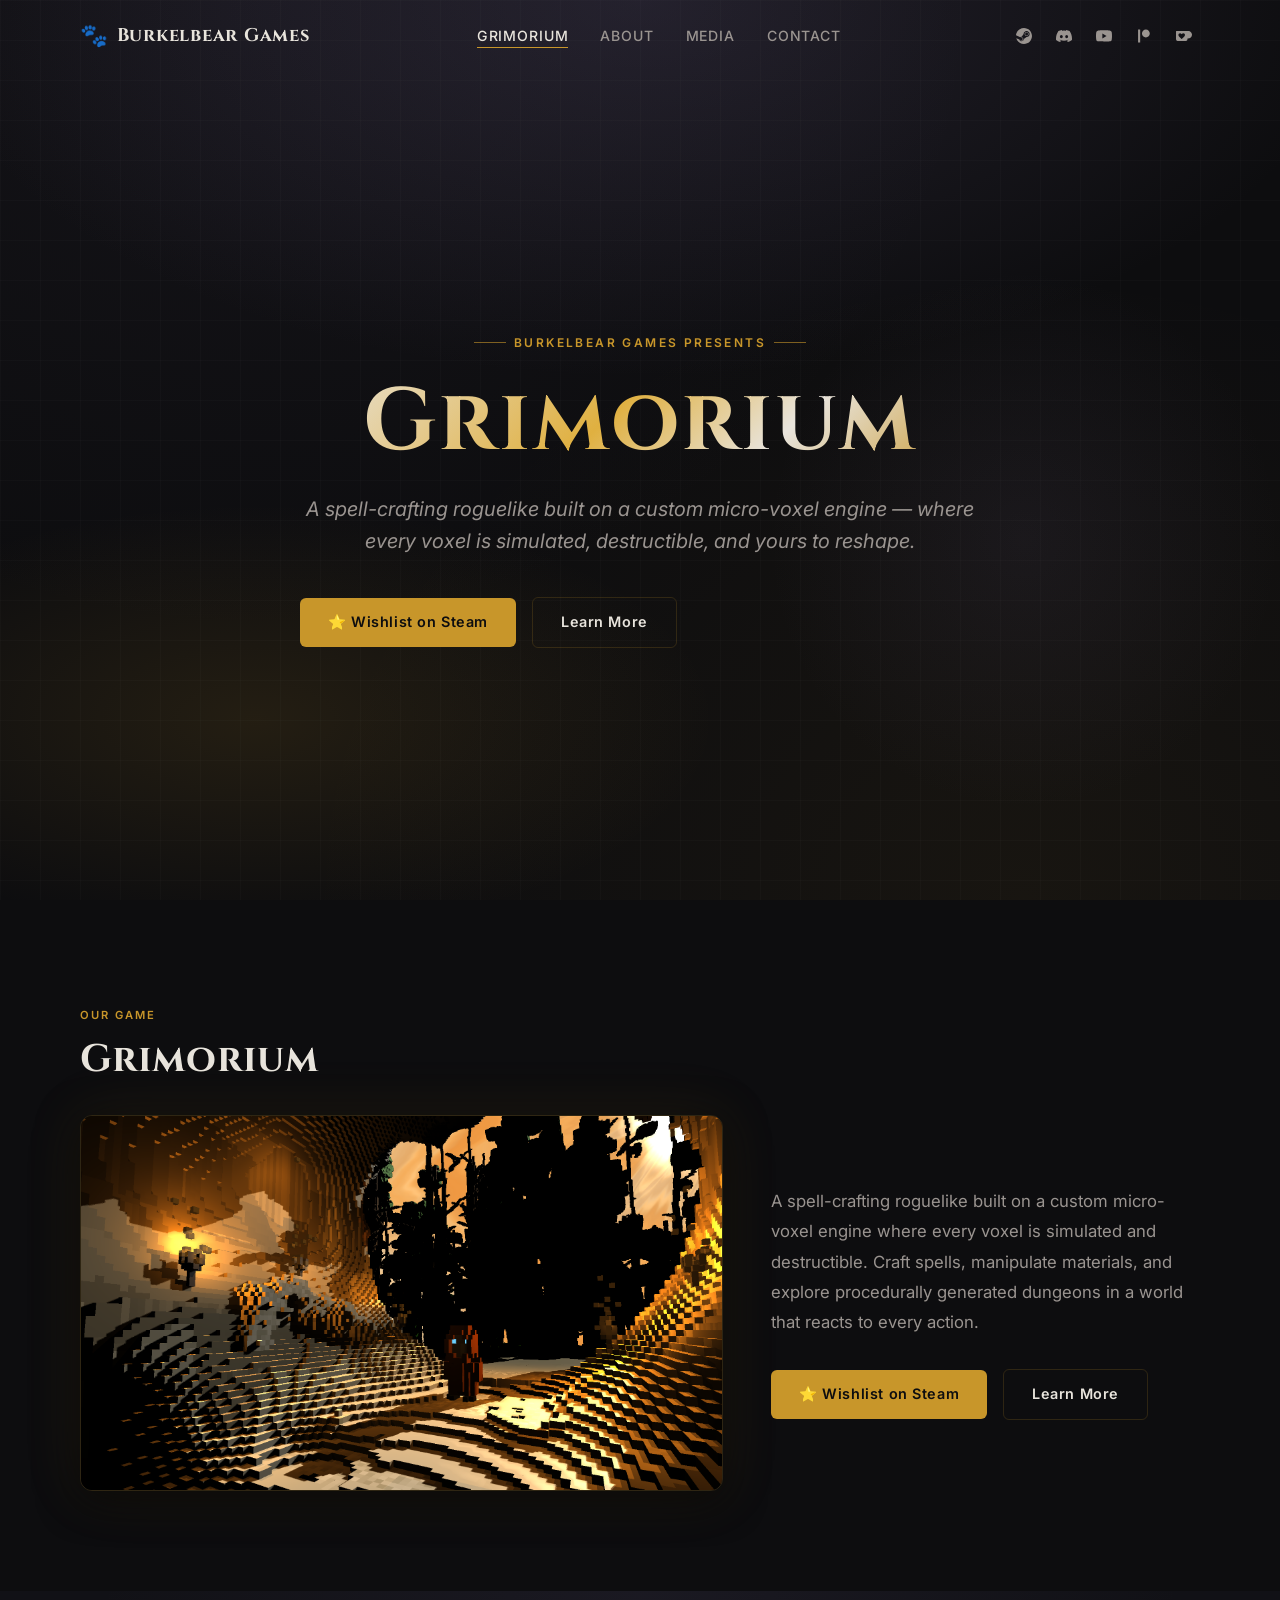
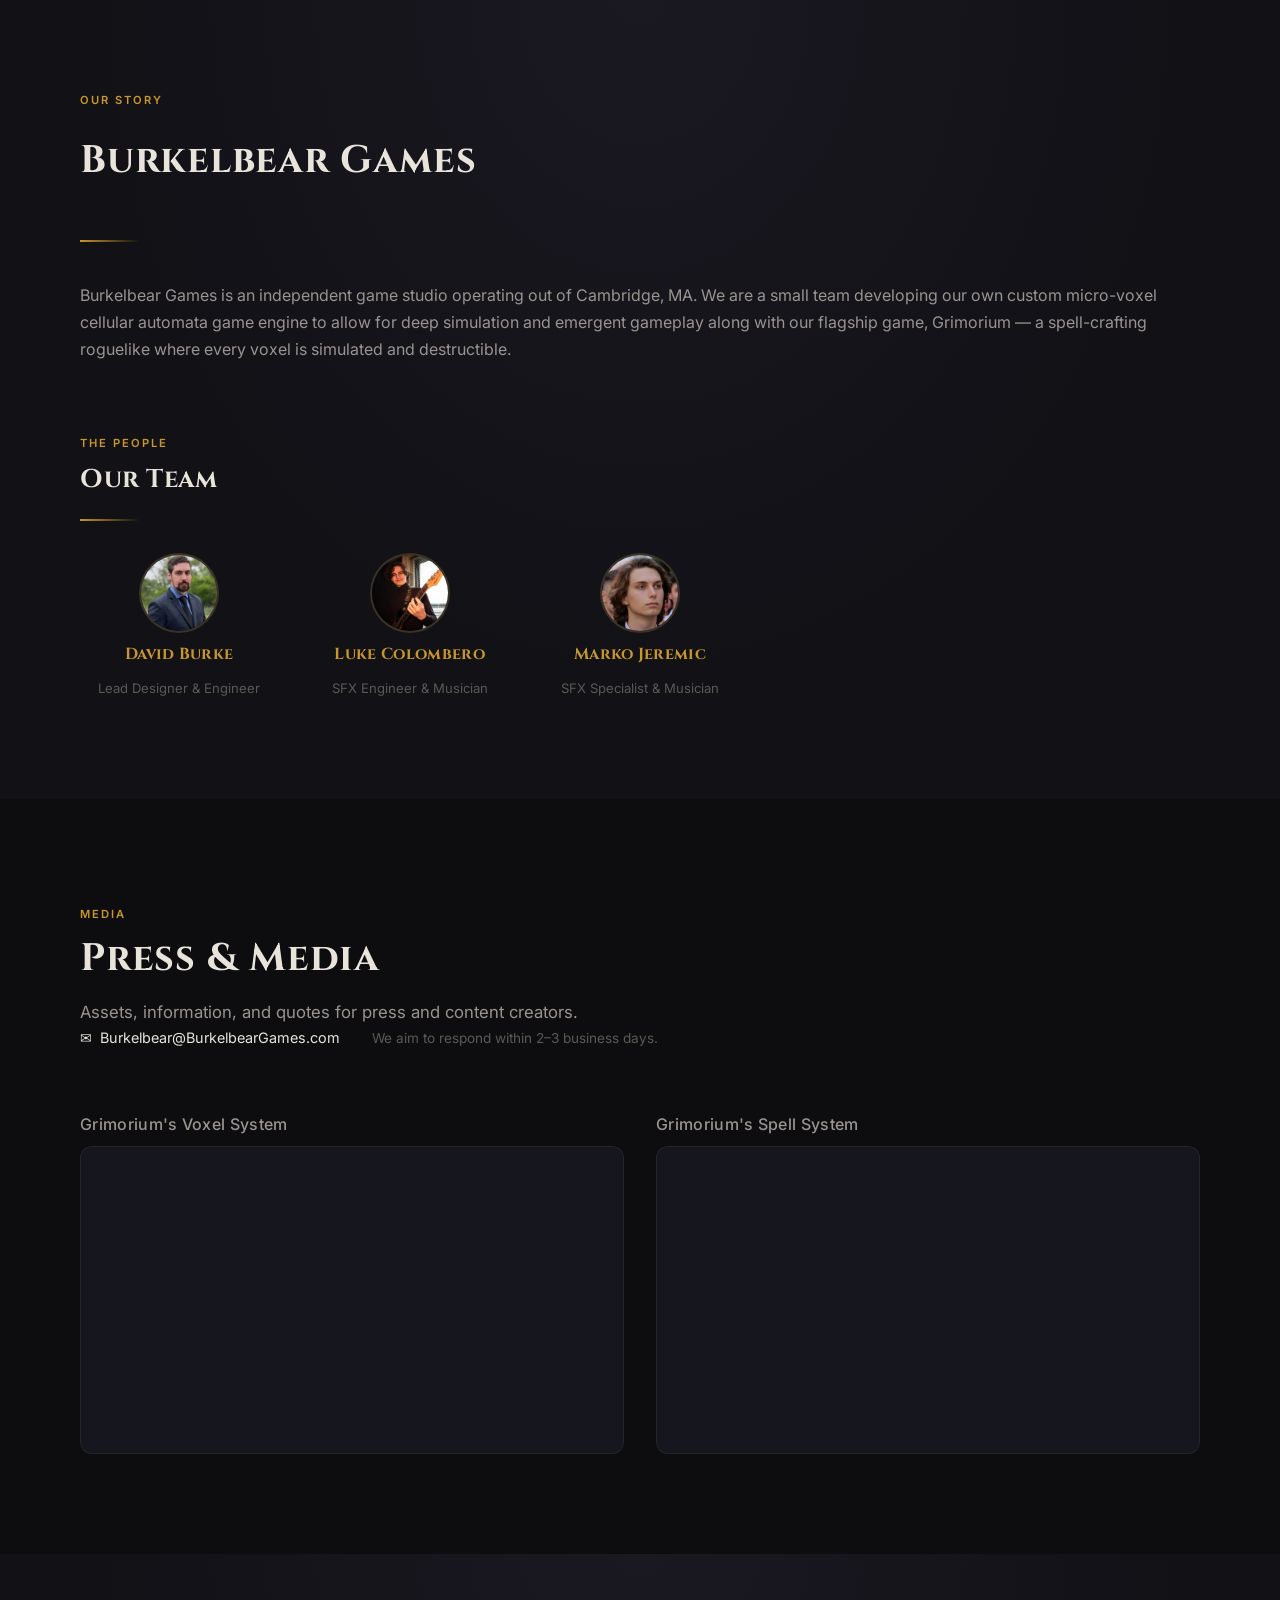
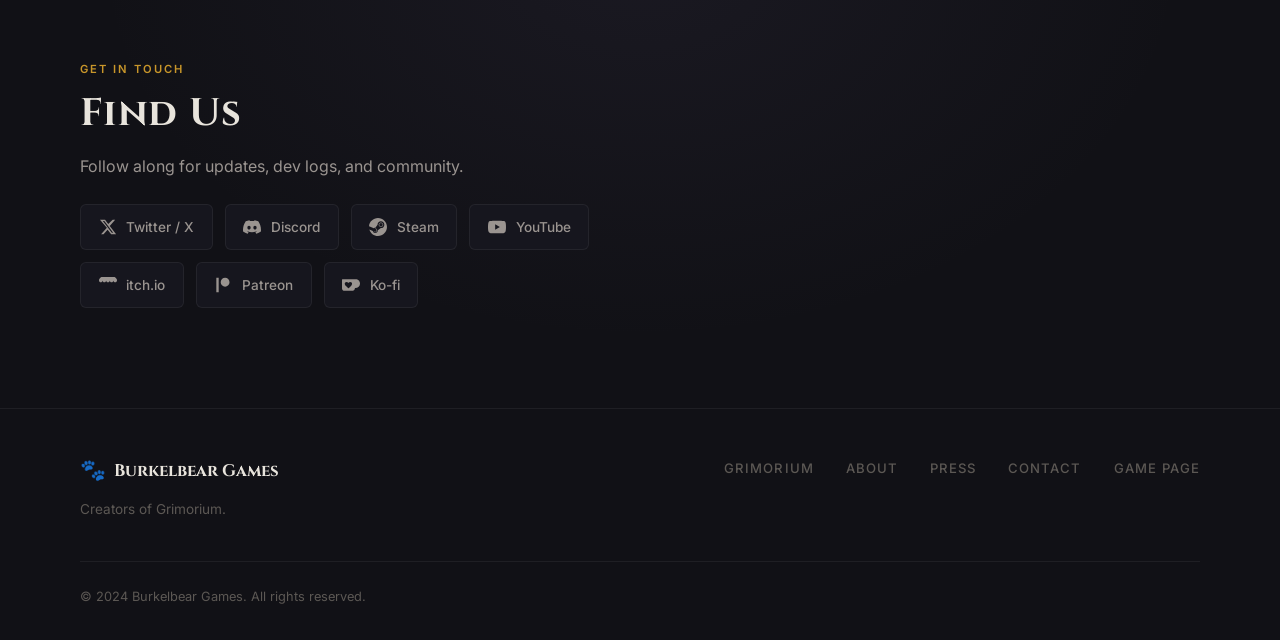
==== commit d7c608ba: "Remove unused components" ====
--- a/index.html
+++ b/index.html
@@ -50,7 +50,7 @@
         <ul class="nav__links" role="list">
           <li><a href="#grimorium">Grimorium</a></li>
           <li><a href="#about"  >About</a></li>
-          <li><a href="#press"  >Press</a></li>
+          <li><a href="#press"  >Media</a></li>
           <li><a href="#contact">Contact</a></li>
         </ul>
 
@@ -176,7 +176,7 @@
     <section class="section section--alt" id="about" aria-labelledby="about-heading">
       <div class="container">
 
-        <div class="grid-2">
+        <div>
 
           <!-- About text column -->
           <div class="about__text fade-in">
@@ -190,14 +190,6 @@
               and emergent gameplay along with our flagship game, Grimorium — a spell-crafting roguelike where every voxel is 
               simulated and destructible.
             </p>
-          </div>
-
-          <!-- Studio image column -->
-          <div class="fade-in">
-            <div class="about__image-placeholder">
-              <span class="placeholder-icon" aria-hidden="true">📷</span>
-              <span>Studio Photo<br>Replace with image</span>
-            </div>
           </div>
 
         </div><!-- /.grid-2 -->
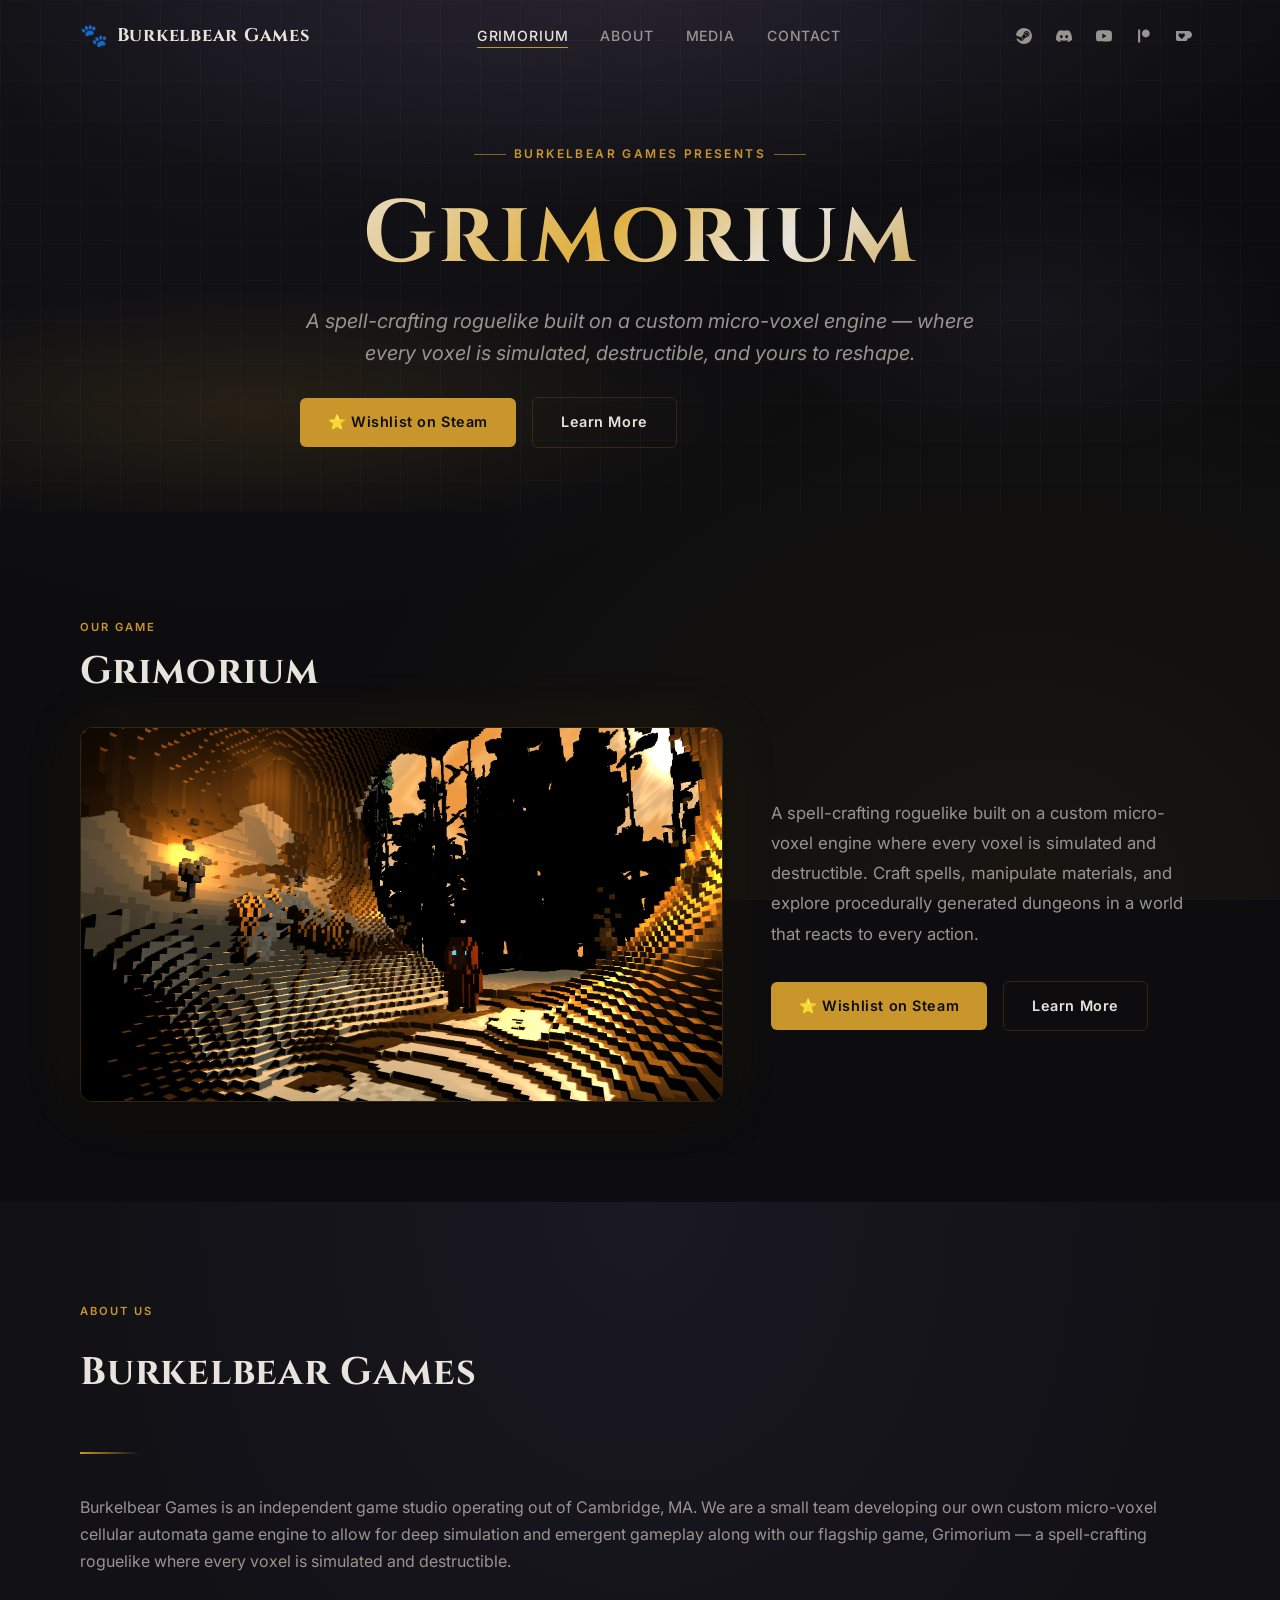
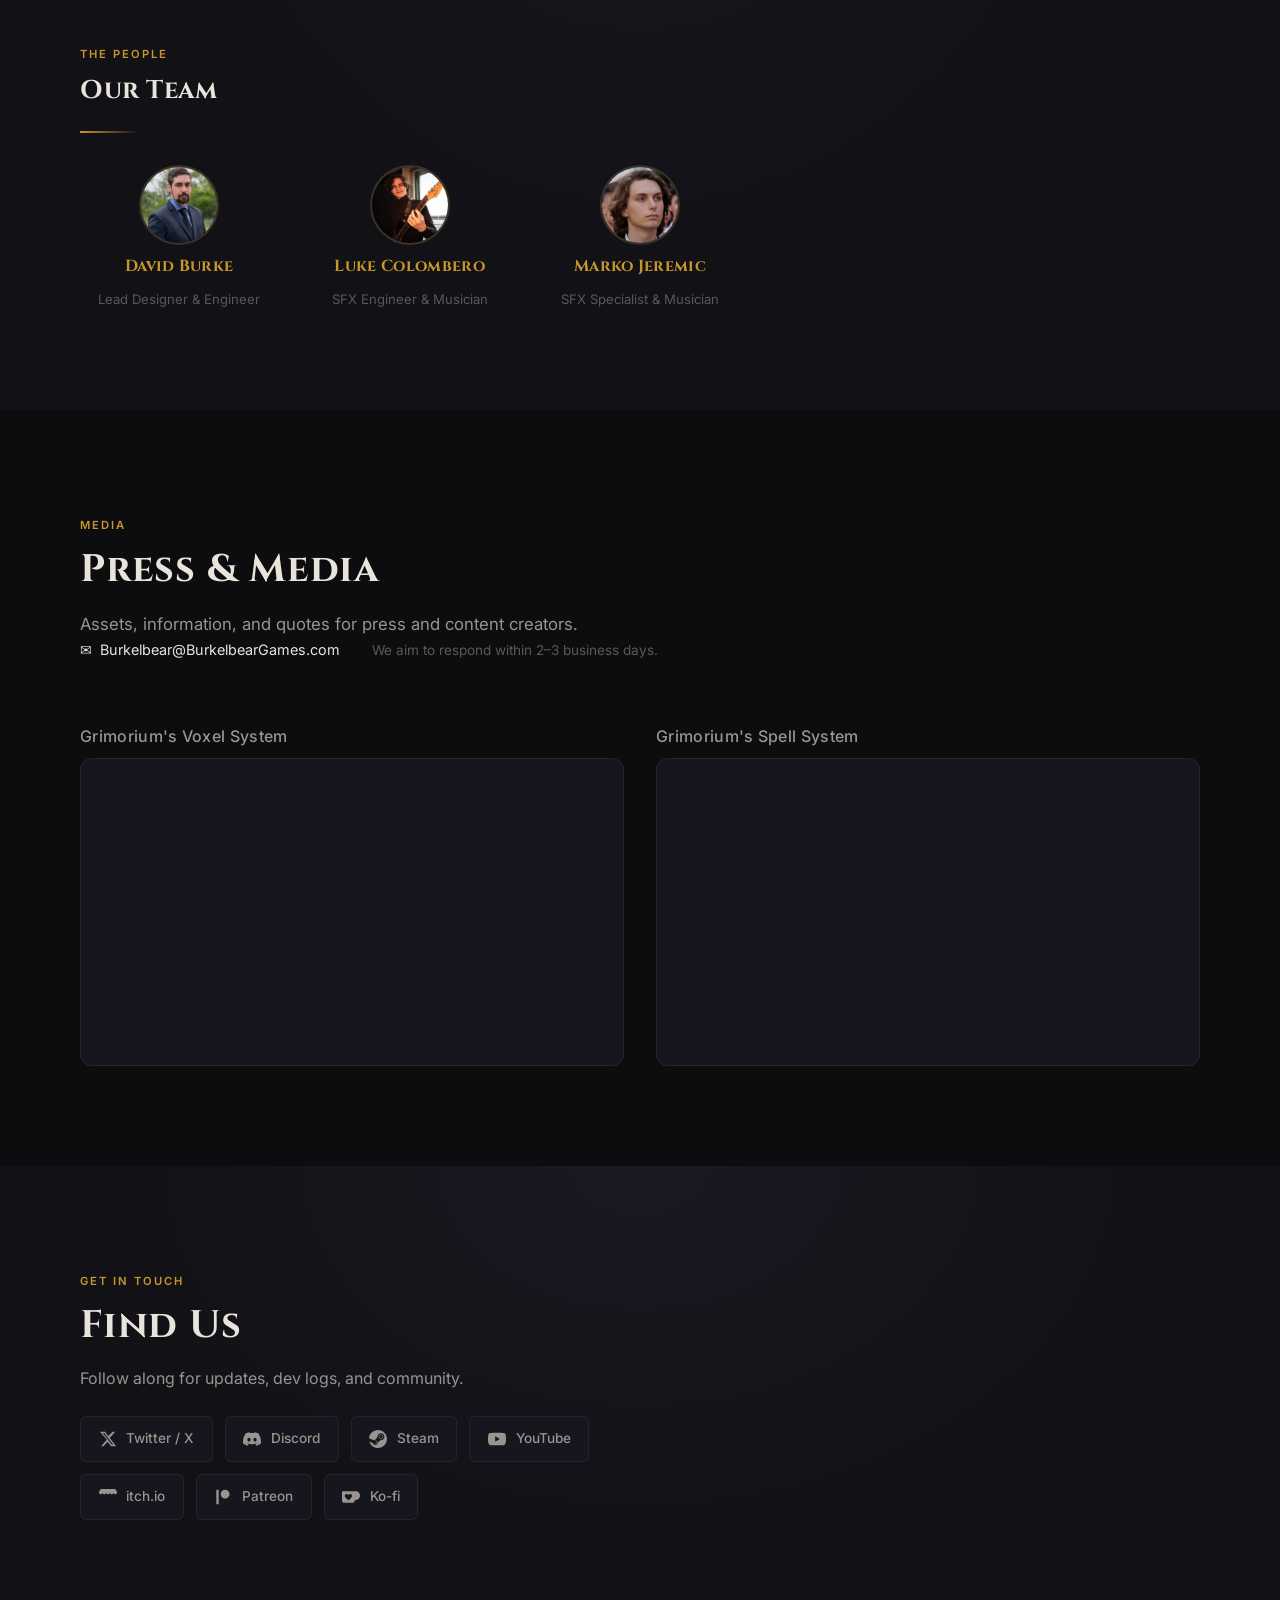
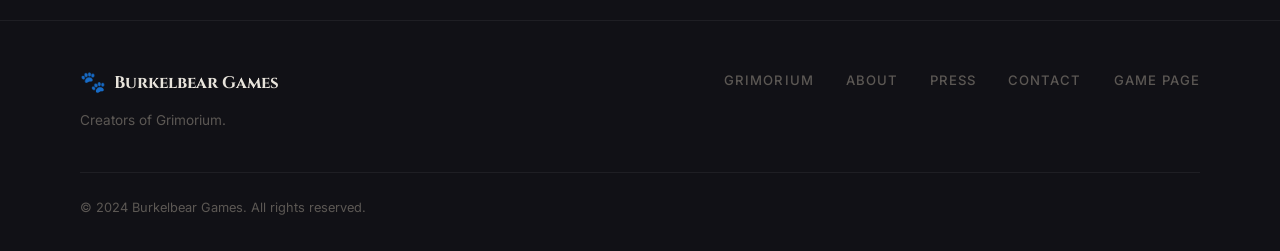
==== commit a901f66c: "Update descriptions" ====
--- a/index.html
+++ b/index.html
@@ -180,7 +180,7 @@
 
           <!-- About text column -->
           <div class="about__text fade-in">
-            <span class="section-label">Our Story</span>
+            <span class="section-label">About Us</span>
             <h2 class="section-title" id="about-heading">Burkelbear Games</h2>
             <div class="divider"></div>
 
--- a/css/style.css
+++ b/css/style.css
@@ -618,13 +618,13 @@
 
 .hero {
   position: relative;
-  min-height: 100vh;
   display: flex;
   align-items: center;
   justify-content: center;
   text-align: center;
   overflow: hidden;
-  padding-top: var(--nav-height);
+  padding-top: calc(var(--nav-height) + 4rem);
+  padding-bottom: 4rem;
 }
 
 /* Animated gradient background */
@@ -707,7 +707,7 @@
   font-size: clamp(1rem, 2.5vw, 1.25rem);
   color: var(--color-text-muted);
   line-height: 1.6;
-  margin-bottom: 2.5rem;
+  margin-bottom: 1.75rem;
   font-style: italic;
 }
 
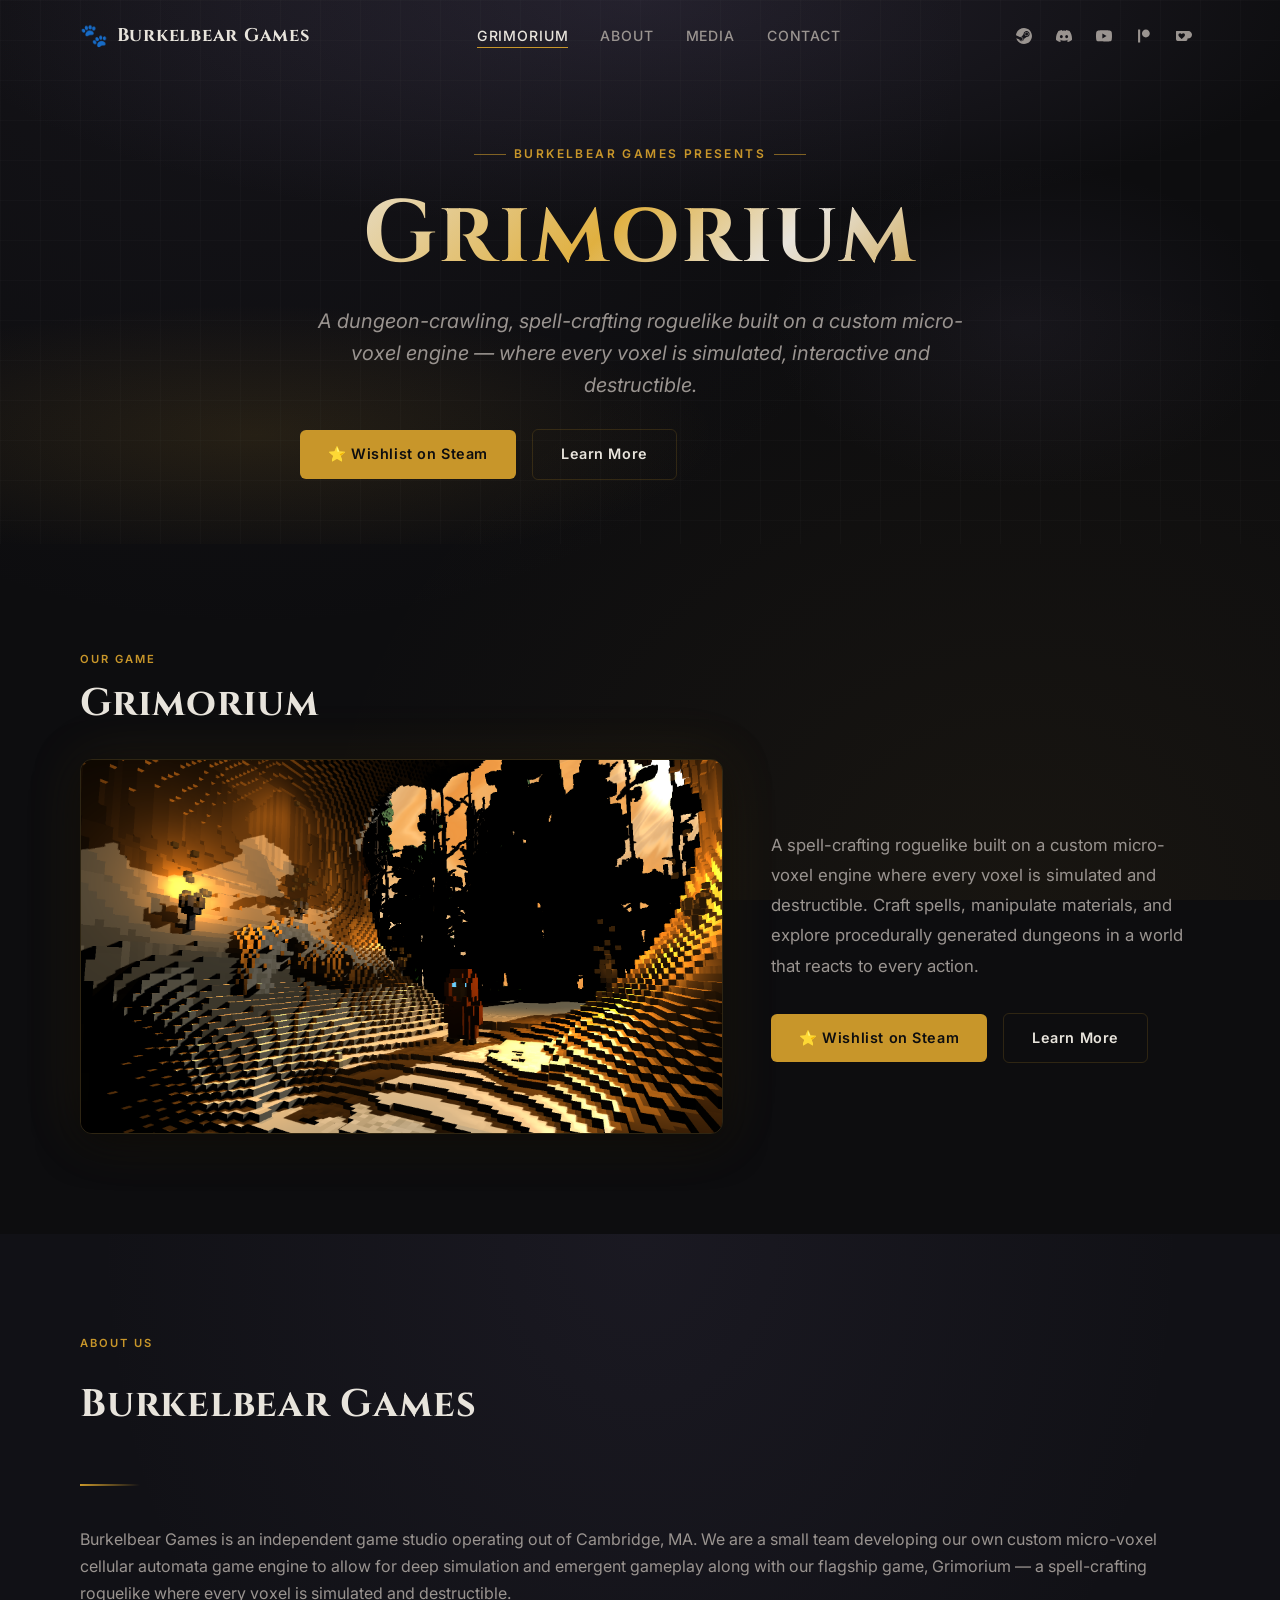
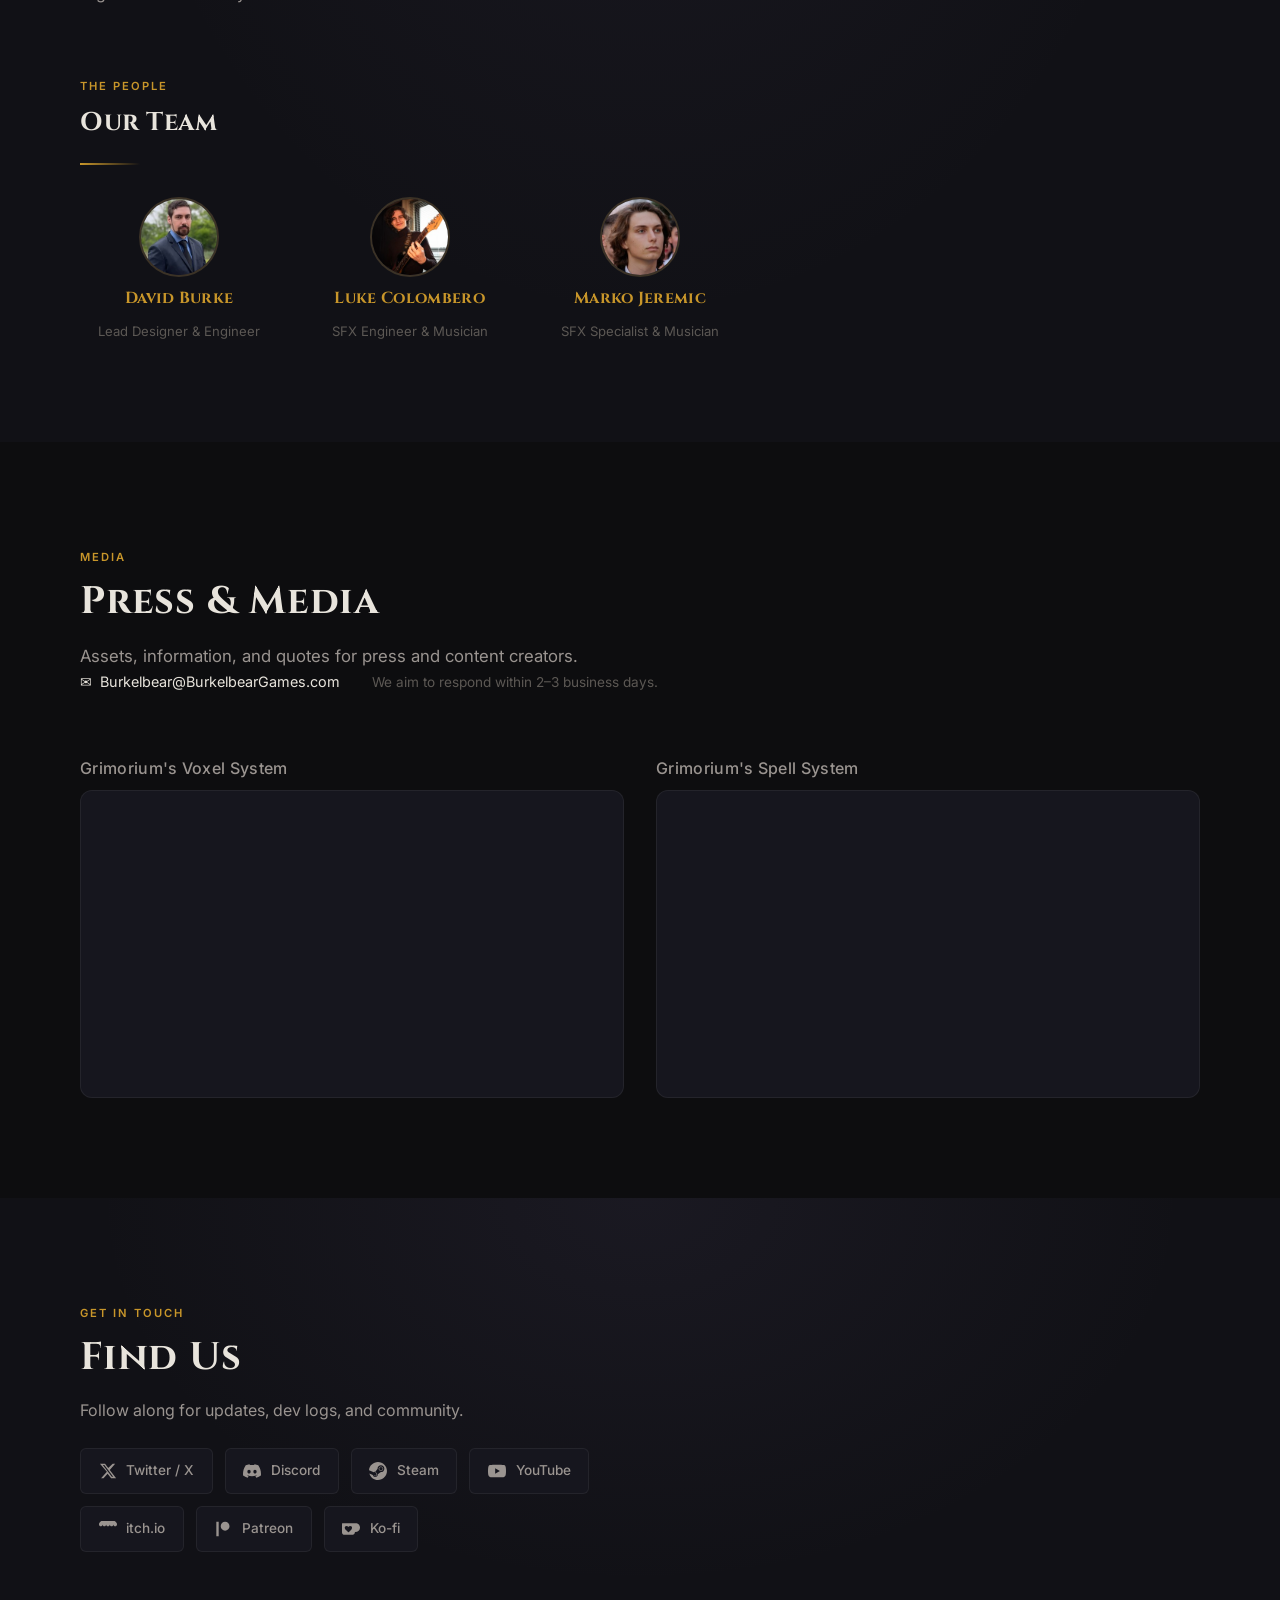
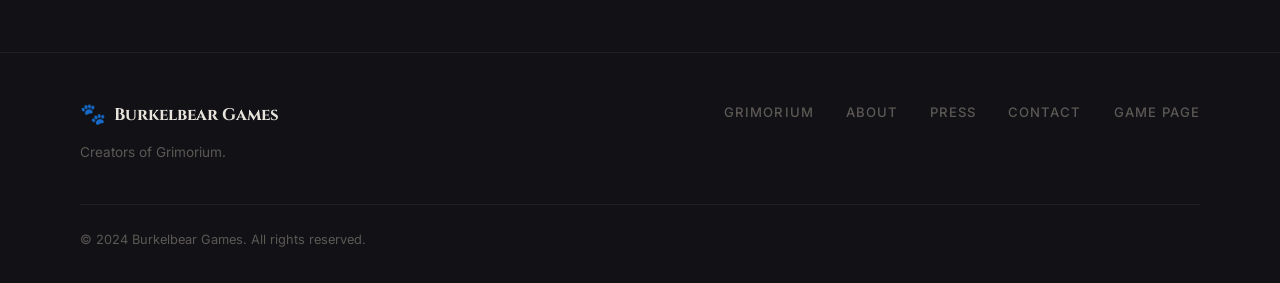
==== commit 98045d6c: "Fix description" ====
--- a/index.html
+++ b/index.html
@@ -124,7 +124,7 @@
         <h1 class="hero__title">Grimorium</h1>
 
         <p class="hero__tagline">
-          A spell-crafting roguelike built on a custom micro-voxel engine — where every voxel is simulated, destructible, and yours to reshape.
+          A dungeon-crawling, spell-crafting roguelike built on a custom micro-voxel engine — where every voxel is simulated, interactive and destructible.
         </p>
 
         <div class="btn-group">
